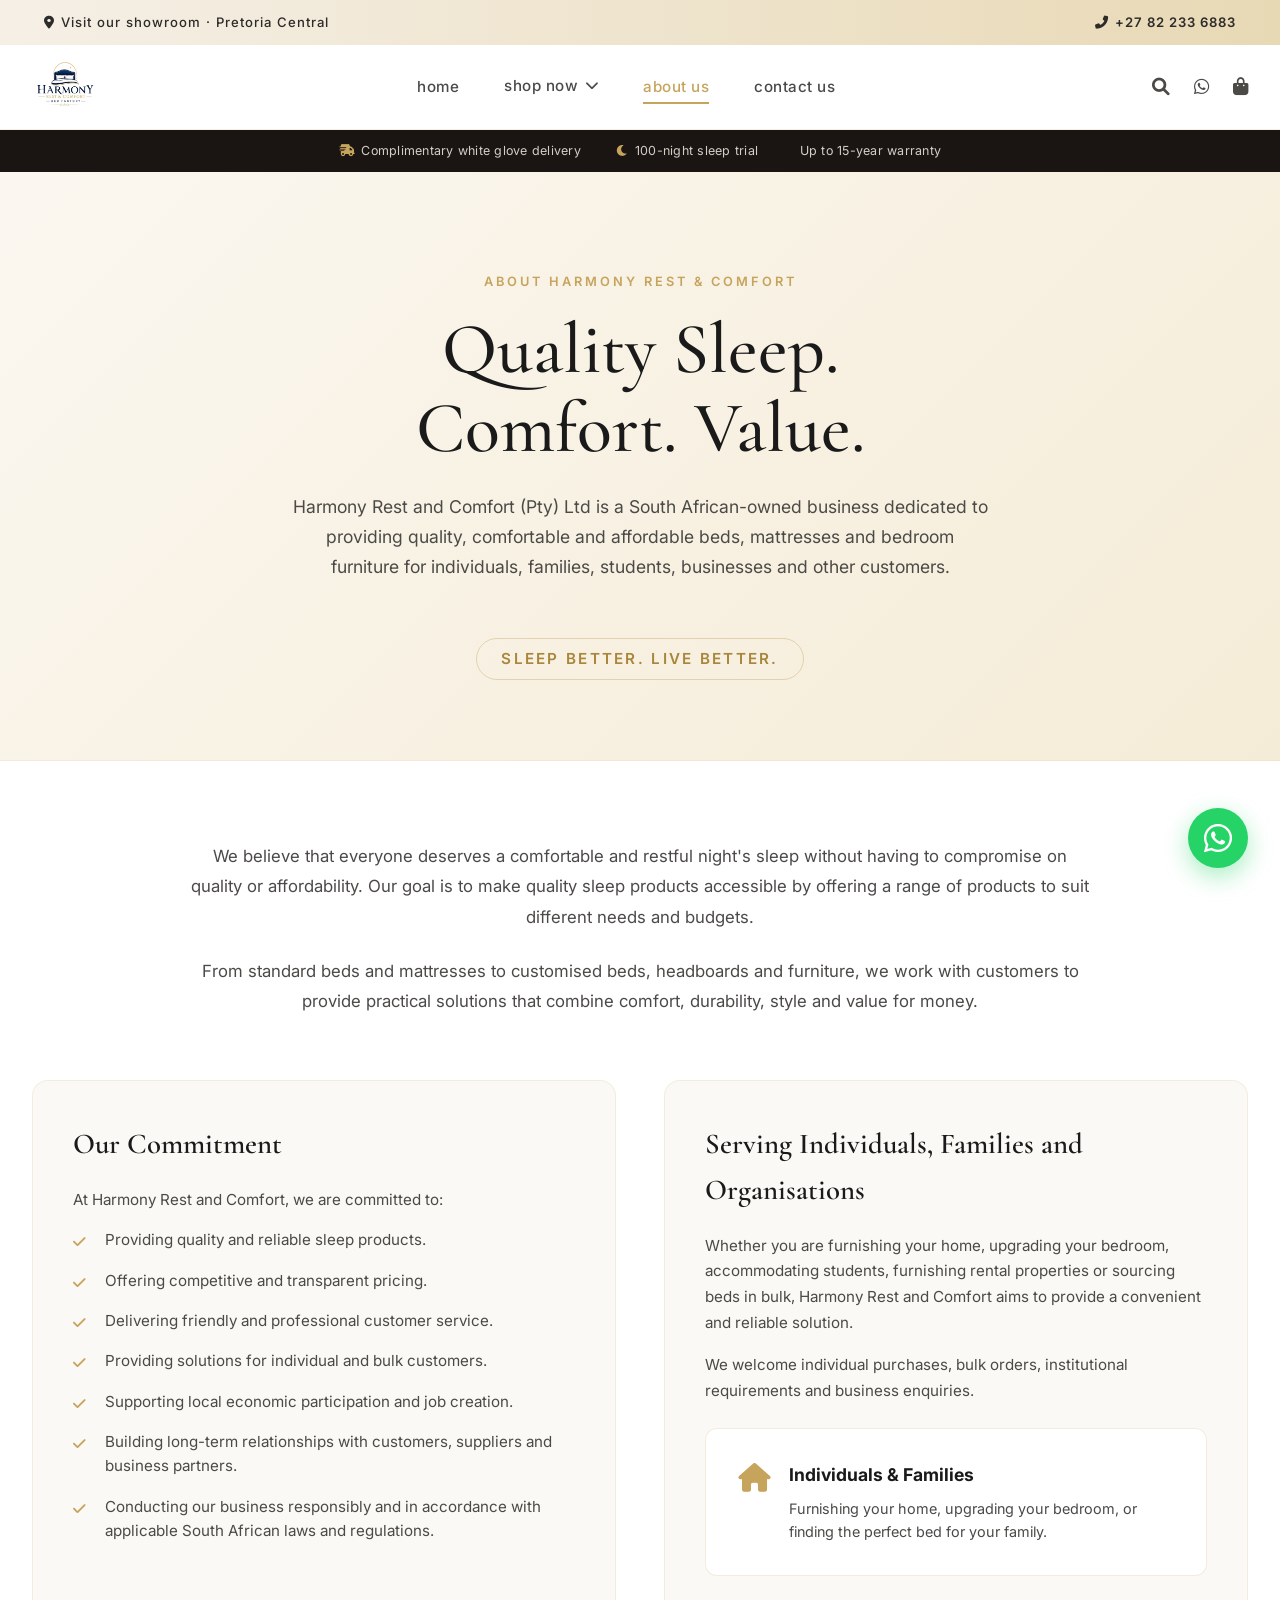
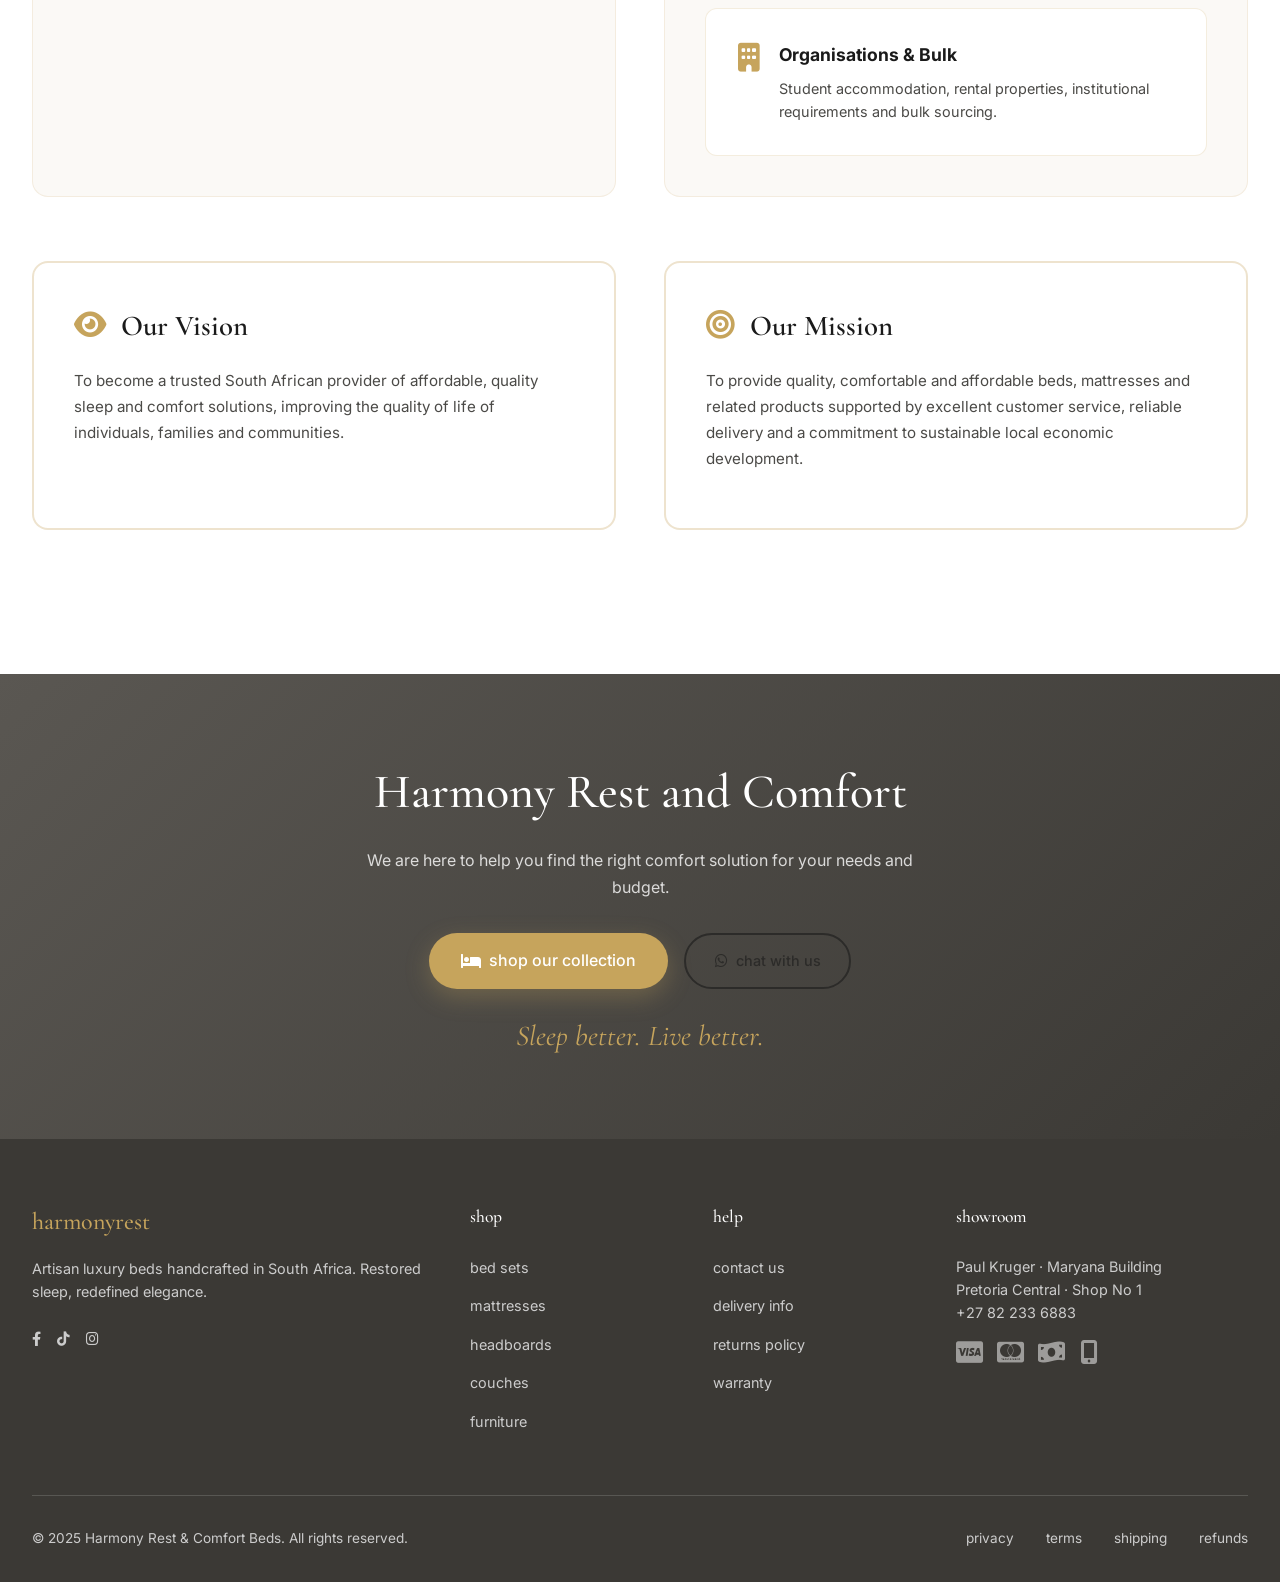
==== about.html @ 2c53acea "Add premium hero, responsive banner, and product updates - New banner.jpg and banner-mobile.jpg with" ====
<!DOCTYPE html>
<html lang="en">
<head>

  <link rel="icon" type="image/png" sizes="32x32" href="assets/favicon_io/favicon-32x32.png">
  <link rel="icon" type="image/png" sizes="16x16" href="assets/favicon_io/favicon-16x16.png">
  <link rel="apple-touch-icon" sizes="180x180" href="assets/favicon_io/apple-touch-icon.png">
  <link rel="manifest" href="assets/favicon_io/site.webmanifest">
  <meta name="theme-color" content="#C6A45C">

  <meta name="google-site-verification" content="8mqSP0ypPEWGCpImANigYRcEa9i1e_xzQrG6p4oRkgg" />

  <meta charset="UTF-8">
  <meta name="viewport" content="width=device-width, initial-scale=1.0">
  <meta name="description" content="About Harmony Rest & Comfort Beds — South African owned, dedicated to quality, comfortable and affordable beds, mattresses and bedroom furniture.">
  <title>About Us | Harmony Rest & Comfort Beds</title>

  <link href="https://fonts.googleapis.com/css2?family=Cormorant+Garamond:wght@300;400;500;600;700&family=Inter:wght@300;400;500;600;700&display=swap" rel="stylesheet">
  <link rel="stylesheet" href="https://cdnjs.cloudflare.com/ajax/libs/font-awesome/6.0.0-beta3/css/all.min.css">
  <link rel="stylesheet" href="assets/css/styles.css">

  <style>
    /* ============================================================
       NAVBAR STYLING (RESTORED FROM YOUR MASTER STYLESHEET)
       ============================================================ */
    header { position: relative; z-index: 9999; }
    .navbar { position: relative; overflow: visible; }
    .nav-item-dropdown { position: relative; }
    .nav-item-dropdown > a.dropdown-toggle {
      display: flex; align-items: center; gap: 0.5rem; cursor: pointer;
    }
    .nav-item-dropdown > a.dropdown-toggle .fa-chevron-down {
      font-size: 0.85rem; transition: transform 0.3s ease;
    }
    .nav-item-dropdown:hover > a.dropdown-toggle .fa-chevron-down {
      transform: rotate(180deg);
    }
    .dropdown-menu {
      position: absolute; top: 100%; left: 50%;
      transform: translateX(-50%) translateY(10px);
      min-width: 320px; background: #ffffff; border-radius: 14px;
      box-shadow: 0 20px 60px rgba(0, 0, 0, 0.15), 0 0 0 1px rgba(198, 164, 92, 0.12);
      padding: 0.8rem 0; opacity: 0; visibility: hidden;
      transition: all 0.3s cubic-bezier(0.4, 0, 0.2, 1);
      z-index: 10000; list-style: none; margin: 0; pointer-events: none;
    }
    .nav-item-dropdown:hover .dropdown-menu,
    .nav-item-dropdown.open .dropdown-menu {
      opacity: 1; visibility: visible;
      transform: translateX(-50%) translateY(0); pointer-events: auto;
    }
    .dropdown-menu li { margin: 0; padding: 0; }
    .dropdown-menu li a {
      display: block; padding: 0.85rem 1.8rem;
      font-family: 'Inter', sans-serif; font-size: 1.05rem;
      font-weight: 500; color: #1a1a2e; text-decoration: none;
      transition: all 0.22s ease; letter-spacing: 0.3px;
      border-left: 3px solid transparent; line-height: 1.4;
    }
    .dropdown-menu li a:hover {
      background: #faf7f0; color: #C6A45C;
      border-left-color: #C6A45C; padding-left: 2.1rem;
    }
    .dropdown-divider {
      height: 1px; background: rgba(198, 164, 92, 0.18);
      margin: 0.5rem 1.4rem; list-style: none;
    }
    @media (max-width: 992px) {
      .dropdown-menu {
        position: static; transform: none !important;
        opacity: 1 !important; visibility: visible !important;
        pointer-events: auto !important; box-shadow: none;
        background: rgba(255, 255, 255, 0.05); border-radius: 10px;
        margin: 0.4rem 0 0.6rem 0.8rem; padding: 0.4rem 0;
        min-width: 0; width: calc(100% - 1.6rem);
        display: none; border: 1px solid rgba(198, 164, 92, 0.15);
        max-height: 0; overflow: hidden;
        transition: max-height 0.4s ease, padding 0.3s ease;
      }
      .nav-item-dropdown.open .dropdown-menu {
        display: block; max-height: 800px; padding: 0.4rem 0;
      }
      .nav-item-dropdown > a.dropdown-toggle .fa-chevron-down {
        font-size: 1rem; margin-left: auto;
      }
      .nav-item-dropdown.open > a.dropdown-toggle .fa-chevron-down {
        transform: rotate(180deg);
      }
      .dropdown-menu li a {
        color: rgba(255, 255, 255, 0.92); font-size: 1rem;
        font-weight: 500; padding: 0.85rem 1.4rem;
        border-left: 3px solid transparent; letter-spacing: 0.3px;
      }
      .dropdown-menu li a:hover,
      .dropdown-menu li a:active {
        background: rgba(198, 164, 92, 0.15); color: #C6A45C;
        border-left-color: #C6A45C; padding-left: 1.7rem;
      }
      .dropdown-divider { background: rgba(255, 255, 255, 0.1); margin: 0.4rem 1rem; }
      .nav-links { z-index: 10001; }
      .nav-item-dropdown { width: 100%; }
    }
    @media (max-width: 480px) {
      .dropdown-menu li a { font-size: 0.98rem; padding: 0.8rem 1.2rem; }
    }

    /* ============================================================
       ABOUT PAGE SPECIFIC STYLES
       ============================================================ */
    .about-hero {
      background: linear-gradient(135deg, #FBF7F0 0%, #F5ECD7 100%);
      padding: 6rem 0 5rem;
      text-align: center;
      border-bottom: 1px solid rgba(198,164,92,0.15);
    }
    .about-hero .section-subtitle {
      font-size: 0.8rem;
      letter-spacing: 3px;
      text-transform: uppercase;
      color: #C6A45C;
      font-weight: 600;
    }
    .about-hero h1 {
      font-family: 'Cormorant Garamond', serif;
      font-size: clamp(2.8rem, 6vw, 4.5rem);
      font-weight: 500;
      color: #1a1a1a;
      margin: 1rem 0 1.5rem;
      line-height: 1.1;
    }
    .about-hero p {
      font-family: 'Inter', sans-serif;
      font-size: 1.1rem;
      color: #4B4A47;
      max-width: 700px;
      margin: 0 auto 2rem;
      line-height: 1.7;
    }
    .about-hero .hero-tagline {
      font-family: 'Inter', sans-serif;
      font-size: 0.95rem;
      font-weight: 600;
      letter-spacing: 0.15em;
      text-transform: uppercase;
      color: #A8863B;
      margin-top: 1.5rem;
      display: inline-block;
      padding: 0.5rem 1.5rem;
      border: 1px solid rgba(198,164,92,0.4);
      border-radius: 999px;
    }

    .about-content {
      padding: 5rem 0;
      background: #fff;
    }

    .about-intro {
      max-width: 900px;
      margin: 0 auto 4rem;
      text-align: center;
    }
    .about-intro p {
      font-family: 'Inter', sans-serif;
      font-size: 1.05rem;
      line-height: 1.8;
      color: #4B4A47;
      margin-bottom: 1.5rem;
    }

    .about-grid-2 {
      display: grid;
      grid-template-columns: 1fr 1fr;
      gap: 3rem;
      align-items: start;
      margin-bottom: 4rem;
    }

    .about-card {
      background: #FBF9F6;
      border-radius: 16px;
      padding: 2.5rem;
      border: 1px solid rgba(198,164,92,0.15);
      height: 100%;
    }
    .about-card h3 {
      font-family: 'Cormorant Garamond', serif;
      font-size: 1.8rem;
      font-weight: 600;
      color: #1a1a1a;
      margin-bottom: 1.2rem;
    }
    .about-card p {
      font-family: 'Inter', sans-serif;
      font-size: 0.95rem;
      line-height: 1.7;
      color: #4B4A47;
      margin-bottom: 1rem;
    }

    .commitment-list {
      list-style: none;
      padding: 0;
      margin: 0;
    }
    .commitment-list li {
      position: relative;
      padding-left: 2rem;
      margin-bottom: 1rem;
      font-family: 'Inter', sans-serif;
      font-size: 0.95rem;
      line-height: 1.6;
      color: #4B4A47;
    }
    .commitment-list li::before {
      content: '\f00c';
      font-family: 'Font Awesome 6 Free';
      font-weight: 900;
      position: absolute;
      left: 0;
      top: 2px;
      color: #C6A45C;
      font-size: 0.9rem;
    }

    .about-serve-section {
      background: #FBF9F6;
      padding: 5rem 0;
      border-top: 1px solid rgba(198,164,92,0.15);
      border-bottom: 1px solid rgba(198,164,92,0.15);
    }

    .about-serve-grid {
      display: grid;
      grid-template-columns: 1fr 1fr;
      gap: 2rem;
      margin-top: 2rem;
    }
    .about-serve-item {
      background: #fff;
      padding: 2rem;
      border-radius: 12px;
      border: 1px solid rgba(198,164,92,0.2);
      display: flex;
      gap: 1.2rem;
      align-items: flex-start;
    }
    .about-serve-item i {
      font-size: 1.8rem;
      color: #C6A45C;
      flex-shrink: 0;
      margin-top: 0.2rem;
    }
    .about-serve-item h4 {
      font-family: 'Inter', sans-serif;
      font-size: 1.1rem;
      font-weight: 700;
      color: #1a1a1a;
      margin-bottom: 0.5rem;
    }
    .about-serve-item p {
      font-family: 'Inter', sans-serif;
      font-size: 0.9rem;
      line-height: 1.6;
      color: #4B4A47;
      margin: 0;
    }

    .about-closing {
      padding: 5rem 0;
      background: linear-gradient(135deg, #5A5752 0%, #3B3935 100%);
      text-align: center;
      color: #fff;
    }
    .about-closing h2 {
      font-family: 'Cormorant Garamond', serif;
      font-size: clamp(2rem, 4vw, 3rem);
      font-weight: 500;
      margin-bottom: 1rem;
      color: #fff;
    }
    .about-closing p {
      font-family: 'Inter', sans-serif;
      font-size: 1rem;
      color: rgba(255,255,255,0.8);
      max-width: 600px;
      margin: 0 auto 2rem;
      line-height: 1.7;
    }
    .about-closing .closing-tagline {
      font-family: 'Cormorant Garamond', serif;
      font-size: 1.8rem;
      color: #C6A45C;
      font-style: italic;
      margin-top: 1.5rem;
    }

    @media (max-width: 900px) {
      .about-grid-2 { grid-template-columns: 1fr; gap: 2rem; }
      .about-serve-grid { grid-template-columns: 1fr; }
      .about-hero { padding: 4rem 0 3rem; }
      .about-content { padding: 3.5rem 0; }
      .about-serve-section { padding: 3.5rem 0; }
      .about-closing { padding: 3.5rem 0; }
      .about-card { padding: 1.8rem; }
    }
    @media (max-width: 520px) {
      .about-hero h1 { font-size: 2.2rem; }
      .about-hero p { font-size: 0.95rem; }
      .about-intro p { font-size: 0.95rem; }
      .about-card h3 { font-size: 1.5rem; }
      .about-serve-item { flex-direction: column; gap: 0.8rem; }
    }
  </style>
</head>
<body>

  <div class="scroll-progress" id="scrollProgress"></div>

  <div class="announcement-bar">
    <div class="container announcement-inner">
      <span><i class="fas fa-map-marker-alt"></i> Visit our showroom · Pretoria Central</span>
      <a href="tel:+27822336883" class="announcement-phone">
        <i class="fas fa-phone-alt"></i> +27 82 233 6883
      </a>
    </div>
  </div>

  <header>
    <div class="container">
      <nav class="navbar">
        <a href="index.html" class="logo">
          <img src="assets/image-logo.png" alt="Harmony Rest Logo" class="logo-img">
        </a>
        <button class="mobile-menu-btn" id="mobileMenuBtn"><i class="fas fa-bars"></i></button>
        <ul class="nav-links" id="navLinks">
          <li><a href="index.html">home</a></li>

          <!-- ===== SHOP NOW DROPDOWN — CORRECT URLs ===== -->
          <li class="nav-item-dropdown" id="shopDropdown">
            <a href="products.html" class="dropdown-toggle">
              shop now
              <i class="fas fa-chevron-down"></i>
            </a>
            <ul class="dropdown-menu">
              <li><a href="products.html?category=bed&filter=mattress">Mattresses</a></li>
              <li><a href="products.html?category=bed&filter=set">Bed Sets</a></li>
              <li><a href="products.html?category=bed&filter=base">Bed Bases</a></li>
              <li class="dropdown-divider"></li>
              <li><a href="products.html?category=bed&filter=standard-base">Standard Bases</a></li>
              <li><a href="products.html?category=bed&filter=storage-base">Storage Bases &amp; Combos</a></li>
              <li><a href="products.html?category=bed&filter=drawers">Base with Drawers</a></li>
              <li><a href="products.html?category=bed&filter=steel-base">Steel Bases</a></li>
              <li class="dropdown-divider"></li>
              <li><a href="products.html?category=bed&filter=topper">Mattress Toppers</a></li>
              <li><a href="products.html?category=furniture">Furniture</a></li>
              <li><a href="products.html?category=bed&filter=student">Student Accommodation</a></li>
              <li><a href="products.html?category=bed&filter=bunk">Bunk Beds</a></li>
              <li><a href="products.html?category=all&filter=promo">Promotions</a></li>
            </ul>
          </li>

          <li><a href="about.html" class="active">about us</a></li>
          <li><a href="index.html#categories">contact us</a></li>
          
        </ul>
        <div class="nav-icons">
          <a href="products.html" aria-label="Search"><i class="fas fa-search"></i></a>
          <a href="https://wa.me/27822336883" target="_blank" aria-label="WhatsApp"><i class="fab fa-whatsapp"></i></a>
          <a href="https://wa.me/27822336883?text=Hi%20Harmony%20Rest%2C%20I%27d%20like%20to%20place%20an%20order" target="_blank" aria-label="Order" class="nav-cart">
            <i class="fas fa-shopping-bag"></i>
          </a>
        </div>
      </nav>
    </div>
  </header>

  <div class="sub-bar">
    <div class="container">
      <span><i class="fas fa-truck-fast"></i> Complimentary white glove delivery</span>
      <span><i class="fas fa-moon"></i> 100-night sleep trial</span>
      <span><i class="fas fa-shield-halved"></i> Up to 15-year warranty</span>
    </div>
  </div>

  <main>

    <!-- ABOUT HERO -->
    <section class="about-hero">
      <div class="container">
        <span class="section-subtitle">about harmony rest &amp; comfort</span>
        <h1>Quality Sleep.<br>Comfort. Value.</h1>
        <p>Harmony Rest and Comfort (Pty) Ltd is a South African-owned business dedicated to providing quality, comfortable and affordable beds, mattresses and bedroom furniture for individuals, families, students, businesses and other customers.</p>
        <span class="hero-tagline">Sleep better. Live better.</span>
      </div>
    </section>

    <!-- ABOUT CONTENT -->
    <section class="about-content">
      <div class="container">

        <!-- INTRO -->
        <div class="about-intro">
          <p>We believe that everyone deserves a comfortable and restful night's sleep without having to compromise on quality or affordability. Our goal is to make quality sleep products accessible by offering a range of products to suit different needs and budgets.</p>
          <p>From standard beds and mattresses to customised beds, headboards and furniture, we work with customers to provide practical solutions that combine comfort, durability, style and value for money.</p>
        </div>

        <!-- OUR COMMITMENT & WHO WE SERVE -->
        <div class="about-grid-2">
          
          <!-- Commitment Card -->
          <div class="about-card">
            <h3>Our Commitment</h3>
            <p>At Harmony Rest and Comfort, we are committed to:</p>
            <ul class="commitment-list">
              <li>Providing quality and reliable sleep products.</li>
              <li>Offering competitive and transparent pricing.</li>
              <li>Delivering friendly and professional customer service.</li>
              <li>Providing solutions for individual and bulk customers.</li>
              <li>Supporting local economic participation and job creation.</li>
              <li>Building long-term relationships with customers, suppliers and business partners.</li>
              <li>Conducting our business responsibly and in accordance with applicable South African laws and regulations.</li>
            </ul>
          </div>

          <!-- Who We Serve Card -->
          <div class="about-card">
            <h3>Serving Individuals, Families and Organisations</h3>
            <p>Whether you are furnishing your home, upgrading your bedroom, accommodating students, furnishing rental properties or sourcing beds in bulk, Harmony Rest and Comfort aims to provide a convenient and reliable solution.</p>
            <p>We welcome individual purchases, bulk orders, institutional requirements and business enquiries.</p>
            <div class="about-serve-grid" style="grid-template-columns: 1fr; margin-top: 1.5rem;">
              <div class="about-serve-item">
                <i class="fas fa-home"></i>
                <div>
                  <h4>Individuals &amp; Families</h4>
                  <p>Furnishing your home, upgrading your bedroom, or finding the perfect bed for your family.</p>
                </div>
              </div>
              <div class="about-serve-item">
                <i class="fas fa-building"></i>
                <div>
                  <h4>Organisations &amp; Bulk</h4>
                  <p>Student accommodation, rental properties, institutional requirements and bulk sourcing.</p>
                </div>
              </div>
            </div>
          </div>

        </div>

        <!-- VISION & MISSION -->
        <div class="about-grid-2">
          
          <div class="about-card" style="background: #fff; border: 2px solid rgba(198,164,92,0.3);">
            <h3><i class="fas fa-eye" style="color: #C6A45C; margin-right: 0.5rem;"></i> Our Vision</h3>
            <p>To become a trusted South African provider of affordable, quality sleep and comfort solutions, improving the quality of life of individuals, families and communities.</p>
          </div>

          <div class="about-card" style="background: #fff; border: 2px solid rgba(198,164,92,0.3);">
            <h3><i class="fas fa-bullseye" style="color: #C6A45C; margin-right: 0.5rem;"></i> Our Mission</h3>
            <p>To provide quality, comfortable and affordable beds, mattresses and related products supported by excellent customer service, reliable delivery and a commitment to sustainable local economic development.</p>
          </div>

        </div>

      </div>
    </section>

    <!-- CLOSING CTA -->
    <section class="about-closing">
      <div class="container">
        <h2>Harmony Rest and Comfort</h2>
        <p>We are here to help you find the right comfort solution for your needs and budget.</p>
        <div class="showroom-actions" style="justify-content: center; display: flex; gap: 1rem; flex-wrap: wrap;">
          <a href="products.html" class="btn-primary"><i class="fas fa-bed"></i> shop our collection</a>
          <a href="https://wa.me/27822336883?text=Hi%20Harmony%20Rest%2C%20I%27d%20like%20to%20learn%20more%20about%20your%20products" target="_blank" class="btn-outline-dark"><i class="fab fa-whatsapp"></i> chat with us</a>
        </div>
        <div class="closing-tagline">Sleep better. Live better.</div>
      </div>
    </section>

  </main>

  <footer>
    <div class="container">
      <div class="footer-grid">
        <div class="footer-col">
          <div class="footer-logo"><span>harmony<span>rest</span></span></div>
          <p>Artisan luxury beds handcrafted in South Africa. Restored sleep, redefined elegance.</p>
          <div class="social-links">
            <a href="https://www.facebook.com/share/18oNGWFW1V/" target="_blank" aria-label="Facebook"><i class="fab fa-facebook-f"></i></a>
            <a href="https://www.tiktok.com/@harmony.restcomfo?_r=1&_t=ZS-96tmphqoLB4" target="_blank" aria-label="TikTok"><i class="fab fa-tiktok"></i></a>
            <a href="https://www.instagram.com/harmonyrestandcomfort?igsh=MW1oOHIyMjh3bnExdQ==" target="_blank" aria-label="Instagram"><i class="fab fa-instagram"></i></a>
          </div>
        </div>
        <div class="footer-col"><h4>shop</h4><ul><li><a href="products.html?category=bed&filter=set">bed sets</a></li><li><a href="products.html?category=bed&filter=mattress">mattresses</a></li><li><a href="products.html?category=headboard">headboards</a></li><li><a href="products.html?category=couch">couches</a></li><li><a href="products.html?category=furniture">furniture</a></li></ul></div>
        <div class="footer-col"><h4>help</h4><ul><li><a href="https://wa.me/27822336883">contact us</a></li><li><a href="https://wa.me/27822336883">delivery info</a></li><li><a href="https://wa.me/27822336883">returns policy</a></li><li><a href="https://wa.me/27822336883">warranty</a></li></ul></div>
        <div class="footer-col">
          <h4>showroom</h4>
          <p>Paul Kruger · Maryana Building<br>Pretoria Central · Shop No 1<br><a href="tel:+27822336883">+27 82 233 6883</a></p>
          <div class="payment-icons">
            <i class="fab fa-cc-visa" title="Visa"></i>
            <i class="fab fa-cc-mastercard" title="Mastercard"></i>
            <i class="fas fa-money-bill-wave" title="Cash on delivery"></i>
            <i class="fas fa-mobile-alt" title="EFT / Instant EFT"></i>
          </div>
        </div>
      </div>
      <div class="footer-bottom">
        <p>&copy; 2025 Harmony Rest &amp; Comfort Beds. All rights reserved.</p>
        <div class="footer-links">
          <a href="index.html#policies">privacy</a>
          <a href="index.html#policies">terms</a>
          <a href="index.html#policies">shipping</a>
          <a href="index.html#policies">refunds</a>
        </div>
      </div>
    </div>
  </footer>

  <a href="https://wa.me/27822336883?text=Hello%20Harmony%20Rest%2C%20I%20would%20like%20to%20inquire%20about%20your%20luxury%20beds." class="floating-whatsapp" target="_blank" aria-label="Chat on WhatsApp">
    <i class="fab fa-whatsapp"></i>
  </a>

  <a href="products.html" class="floating-promo" id="floatingPromo" aria-label="Summer sale — shop now">
    <span class="fp-pulse"></span>
    <span class="fp-text">
      <strong>Summer Sale</strong>
      <small>up to 30% off · shop now</small>
    </span>
    <i class="fas fa-arrow-right fp-arrow"></i>
  </a>

  <script>
    // --- SCROLL PROGRESS ---
    (function scrollProgress() {
      const bar = document.getElementById('scrollProgress');
      if (!bar) return;
      let ticking = false;
      const update = () => {
        const h = document.documentElement.scrollHeight - window.innerHeight;
        bar.style.width = (h > 0 ? Math.min((window.scrollY / h) * 100, 100) : 0) + '%';
        ticking = false;
      };
      window.addEventListener('scroll', () => {
        if (!ticking) { requestAnimationFrame(update); ticking = true; }
      }, { passive: true });
      update();
    })();

    // --- FLOATING PROMO ---
    (function floatingPromo() {
      const pill = document.getElementById('floatingPromo');
      if (!pill) return;
      if (sessionStorage.getItem('harmony_promo_dismissed')) return;
      setTimeout(() => pill.classList.add('visible'), 3000);
    })();

    // --- MOBILE MENU ---
    const mobileMenuBtn = document.getElementById('mobileMenuBtn');
    const navLinks = document.getElementById('navLinks');

    mobileMenuBtn.addEventListener('click', () => {
      navLinks.classList.toggle('active');
      const icon = mobileMenuBtn.querySelector('i');
      icon.classList.toggle('fa-bars');
      icon.classList.toggle('fa-times');
      if (!navLinks.classList.contains('active')) {
        document.getElementById('shopDropdown').classList.remove('open');
      }
    });

    // --- DROPDOWN TOGGLE ---
    (function dropdownToggle() {
      const shopItem = document.getElementById('shopDropdown');
      if (!shopItem) return;
      const toggleLink = shopItem.querySelector('.dropdown-toggle');
      toggleLink.addEventListener('click', function(e) {
        if (window.innerWidth <= 992) {
          e.preventDefault();
          e.stopPropagation();
          document.querySelectorAll('.nav-item-dropdown.open').forEach(item => {
            if (item !== shopItem) item.classList.remove('open');
          });
          shopItem.classList.toggle('open');
        }
      });
      document.addEventListener('click', function(e) {
        if (window.innerWidth <= 992) {
          if (!shopItem.contains(e.target)) shopItem.classList.remove('open');
        }
      });
      shopItem.querySelectorAll('.dropdown-menu a').forEach(link => {
        link.addEventListener('click', () => {
          if (window.innerWidth <= 992) {
            shopItem.classList.remove('open');
            navLinks.classList.remove('active');
            const icon = mobileMenuBtn.querySelector('i');
            icon.classList.add('fa-bars');
            icon.classList.remove('fa-times');
          }
        });
      });
      let resizeTimer;
      window.addEventListener('resize', () => {
        clearTimeout(resizeTimer);
        resizeTimer = setTimeout(() => {
          if (window.innerWidth > 992) shopItem.classList.remove('open');
        }, 200);
      });
    })();
  </script>
</body>
</html>
---- assets/css/styles.css ----
/* ============================================================
   HARMONY REST & COMFORT BEDS — MASTER STYLESHEET
   Version 3.2 — Sticky filter bar + search fix + sub-chip filter
   ============================================================ */

/* ============================================================
   1. VARIABLES
   ============================================================ */
:root {
  --gold: #C6A45C;
  --gold-light: #E8D9B5;
  --gold-dark: #A8863B;
  --charcoal: #4B4A47;
  --charcoal-light: #7A7875;
  --cream: #FBF9F6;
  --soft-white: #FDFCFB;
  --white: #FFFFFF;
  --black: #2C2B29;

  --shadow-sm: 0 8px 25px rgba(0,0,0,0.04);
  --shadow-md: 0 12px 35px rgba(0,0,0,0.06);
  --shadow-lg: 0 25px 50px rgba(0,0,0,0.08);

  --transition: all 0.4s cubic-bezier(0.2, 0.8, 0.2, 1);

  /* Header + sticky offsets */
  --header-height: 72px;
  --announcement-height: 40px;
  --sticky-offset: 72px; /* header height only — filter bar sticks right beneath */
  --sticky-offset-mobile: 62px;

  --font-heading: 'Cormorant Garamond', serif;
  --font-body: 'Inter', sans-serif;
}

/* ============================================================
   2. RESET + BASE
   ============================================================ */
* {
  margin: 0;
  padding: 0;
  box-sizing: border-box;
}

html {
  scroll-behavior: smooth;
  -webkit-text-size-adjust: 100%;
}

body {
  font-family: var(--font-body);
  color: var(--charcoal);
  background: var(--soft-white);
  line-height: 1.6;
  overflow-x: hidden;
  font-size: 16px;
}

h1, h2, h3, h4, .logo-text, .footer-logo {
  font-family: var(--font-heading);
  font-weight: 500;
}

img {
  max-width: 100%;
  display: block;
}

button, .btn-primary, .btn-outline, .btn-card, .btn-whatsapp, .filter-btn,
.size-chip, .view-btn, .filters-btn, .quick-view-btn, .fav-btn {
  -webkit-user-select: none;
  user-select: none;
  -webkit-tap-highlight-color: transparent;
}

button:focus-visible,
a:focus-visible,
input:focus-visible,
select:focus-visible,
textarea:focus-visible {
  outline: 2px solid var(--gold);
  outline-offset: 3px;
}

.container {
  max-width: 1300px;
  margin: 0 auto;
  padding: 0 2rem;
}

/* ============================================================
   3. ANNOUNCEMENT BAR
   ============================================================ */
.announcement-bar {
  background: linear-gradient(90deg, #F5EFE6, #E8D9B5);
  color: var(--black);
  text-align: center;
  padding: 0.75rem;
  font-size: 0.85rem;
  letter-spacing: 1px;
  font-weight: 500;
}

.announcement-inner {
  display: flex;
  align-items: center;
  justify-content: space-between;
  gap: 1rem;
  flex-wrap: wrap;
}
.announcement-bar span,
.announcement-phone {
  display: inline-flex;
  align-items: center;
  gap: 0.4rem;
  font-size: 0.82rem;
}
.announcement-phone {
  color: var(--black);
  text-decoration: none;
  font-weight: 600;
}
.announcement-phone:hover { color: var(--gold-dark); }

@media (max-width: 640px) {
  .announcement-bar {
    font-size: 0.72rem;
    padding: 0.6rem 1rem;
    letter-spacing: 0.5px;
  }
  .announcement-inner { justify-content: center; }
  .announcement-bar span:first-child { display: none; }
}

/* ============================================================
   4. HEADER + NAV
   ============================================================ */
header {
  background: rgba(255,255,255,0.94);
  backdrop-filter: blur(14px);
  position: sticky;
  top: 0;
  z-index: 1000;
  border-bottom: 1px solid rgba(198,164,92,0.18);
}

.navbar {
  display: flex;
  justify-content: space-between;
  align-items: center;
  padding: 0.9rem 0;
}

.logo {
  display: flex;
  align-items: center;
  gap: 0.8rem;
  text-decoration: none;
}

.logo-img {
  height: 55px;
  width: auto;
  transition: transform 0.3s ease;
}
.logo:hover .logo-img { transform: scale(1.05); }

.logo-text {
  font-size: 1.6rem;
  letter-spacing: 2px;
  color: var(--charcoal);
}
.logo-text span {
  color: var(--gold);
  font-weight: 600;
}

.nav-links {
  display: flex;
  gap: 2.8rem;
  list-style: none;
}
.nav-links a {
  text-decoration: none;
  color: var(--charcoal);
  font-weight: 500;
  font-size: 0.95rem;
  letter-spacing: 0.5px;
  transition: var(--transition);
  position: relative;
}
.nav-links a:hover,
.nav-links a.active { color: var(--gold); }
.nav-links a.active::after {
  content: '';
  position: absolute;
  bottom: -8px;
  left: 0;
  width: 100%;
  height: 2px;
  background: var(--gold);
}

.nav-icons {
  display: flex;
  gap: 1.5rem;
  align-items: center;
}
.nav-icons a {
  color: var(--charcoal);
  font-size: 1.1rem;
  transition: var(--transition);
  position: relative;
}
.nav-icons a:hover { color: var(--gold); }

.mobile-menu-btn {
  display: none;
  background: none;
  border: none;
  font-size: 1.6rem;
  cursor: pointer;
  color: var(--charcoal);
}

@media (max-width: 968px) {
  .logo-img { height: 42px; }
  .nav-links, .nav-icons { display: none; }
  .mobile-menu-btn { display: block; }

  .nav-links.active {
    display: flex;
    flex-direction: column;
    position: fixed;
    top: 0;
    right: 0;
    width: 70%;
    max-width: 320px;
    height: 100vh;
    background: white;
    padding: 6rem 2rem;
    box-shadow: -5px 0 25px rgba(0,0,0,0.1);
    z-index: 999;
    gap: 1.8rem;
  }
}

/* ============================================================
   5. SUB-BAR
   ============================================================ */
.sub-bar {
  background: #1a1512;
  color: rgba(245,239,230,0.85);
  padding: 0.7rem 0;
  font-size: 0.78rem;
}
.sub-bar .container {
  display: flex;
  align-items: center;
  justify-content: center;
  gap: 2.2rem;
  flex-wrap: wrap;
}
.sub-bar span {
  display: inline-flex;
  align-items: center;
  gap: 0.4rem;
  font-family: 'Inter', sans-serif;
  letter-spacing: 0.02em;
}
.sub-bar i { color: #C6A45C; }

@media (max-width: 768px) {
  .sub-bar { font-size: 0.68rem; padding: 0.55rem 0; }
  .sub-bar .container { gap: 0.9rem; }
  .sub-bar span:nth-child(3) { display: none; }
}

/* ============================================================
   6. BUTTONS (SHARED)
   ============================================================ */
.btn-primary,
.btn-outline,
.btn-card,
.btn-whatsapp,
.btn-mini,
.btn-small {
  display: inline-flex;
  align-items: center;
  justify-content: center;
  gap: 0.5rem;
  font-family: inherit;
  font-weight: 500;
  border-radius: 999px;
  text-decoration: none;
  cursor: pointer;
  transition: var(--transition);
  border: none;
}

.btn-primary {
  background: var(--gold);
  color: white;
  padding: 0.9rem 2rem;
  box-shadow: 0 8px 25px rgba(198, 164, 92, 0.3);
}
.btn-primary:hover {
  background: var(--gold-dark);
  transform: translateY(-3px);
  box-shadow: 0 12px 35px rgba(198, 164, 92, 0.4);
}

.btn-outline {
  border: 2px solid var(--gold);
  color: var(--gold-dark);
  background: transparent;
  padding: 0.9rem 2rem;
}
.btn-outline:hover {
  background: var(--gold);
  color: white;
  border-color: var(--gold);
}

.btn-outline-dark {
  display: inline-flex;
  align-items: center;
  justify-content: center;
  gap: 0.5rem;
  border: 2px solid #2C2B29;
  color: #2C2B29;
  background: transparent;
  padding: 0.9rem 1.8rem;
  border-radius: 999px;
  font-weight: 500;
  font-size: 0.9rem;
  text-decoration: none;
  cursor: pointer;
  transition: var(--transition);
  font-family: inherit;
}
.btn-outline-dark:hover {
  background: #2C2B29;
  color: white;
}

.btn-card {
  background: var(--charcoal);
  color: white;
  padding: 0.65rem 1.2rem;
  font-size: 0.85rem;
}
.btn-card:hover {
  background: var(--gold);
  transform: translateY(-2px);
}

.btn-whatsapp {
  background: #25D366;
  color: white;
  padding: 0.65rem 1.2rem;
  font-size: 0.85rem;
}
.btn-whatsapp:hover {
  background: #1da851;
  transform: translateY(-2px);
}

.btn-glow {
  position: relative;
  box-shadow: 0 10px 40px -10px rgba(198,164,92,0.55);
}
.btn-glow::after {
  content: '';
  position: absolute;
  inset: -2px;
  border-radius: inherit;
  background: linear-gradient(120deg, #C6A45C, #f0d68a, #C6A45C);
  opacity: 0;
  z-index: -1;
  filter: blur(14px);
  transition: opacity 0.4s;
}
.btn-glow:hover::after { opacity: 0.9; }

/* ============================================================
   7. SECTION HEADERS
   ============================================================ */
.section-header {
  text-align: center;
  margin-bottom: 4rem;
}

.section-subtitle {
  font-size: 0.8rem;
  letter-spacing: 3px;
  text-transform: uppercase;
  color: var(--gold);
  font-weight: 600;
}

.section-header h2 {
  font-size: 2.8rem;
  margin-top: 0.5rem;
  position: relative;
  display: inline-block;
}
.section-header h2::after {
  content: '';
  position: absolute;
  bottom: -12px;
  left: 50%;
  transform: translateX(-50%);
  width: 60px;
  height: 2px;
  background: var(--gold);
}
.section-header p {
  color: var(--charcoal-light);
  max-width: 600px;
  margin: 1.5rem auto 0;
}

.section-header-left {
  display: flex;
  align-items: flex-end;
  justify-content: space-between;
  gap: 1.5rem;
  margin-bottom: 2.5rem;
  flex-wrap: wrap;
}
.section-header-left h2 {
  font-family: 'Cormorant Garamond', serif;
  font-size: clamp(1.8rem, 4vw, 2.6rem);
  font-weight: 500;
  color: #2C2B29;
  margin: 0.3rem 0 0.4rem;
}
.section-header-left p {
  font-size: 0.9rem;
  color: #7A7875;
}

.view-all-link {
  font-family: 'Inter', sans-serif;
  font-size: 0.78rem;
  letter-spacing: 0.18em;
  text-transform: uppercase;
  color: #2C2B29;
  text-decoration: none;
  border-bottom: 1px solid #C6A45C;
  padding-bottom: 3px;
  font-weight: 500;
  transition: color 0.3s, border-color 0.3s;
  white-space: nowrap;
}
.view-all-link:hover { color: #C6A45C; }

@media (max-width: 768px) {
  .section-header h2 { font-size: 2rem; }
  .section-header { margin-bottom: 2.5rem; }
}

/* ============================================================
   8. CRAFTSMANSHIP
   ============================================================ */
.craftsmanship {
  padding: 6rem 0;
  background: var(--cream);
}
.craft-grid {
  display: grid;
  grid-template-columns: 1fr 1fr;
  gap: 4rem;
  align-items: center;
}
.craft-text h2 {
  font-size: 2.8rem;
  margin: 1rem 0 1.5rem;
}
.craft-features {
  display: flex;
  gap: 2rem;
  margin: 2rem 0;
  flex-wrap: wrap;
}
.craft-feature {
  display: flex;
  gap: 1rem;
  align-items: center;
}
.craft-feature i {
  font-size: 2rem;
  color: var(--gold);
}
.craft-feature h4 {
  font-size: 1.1rem;
  margin-bottom: 0.2rem;
}
.craft-feature p {
  font-size: 0.85rem;
  color: #666;
}
.craft-image {
  position: relative;
  border-radius: 12px;
  overflow: hidden;
}
.craft-image img {
  width: 100%;
  height: auto;
  display: block;
}
.craft-badge {
  position: absolute;
  bottom: 2rem;
  right: 2rem;
  background: var(--gold);
  color: white;
  padding: 0.8rem 1.2rem;
  border-radius: 40px;
  display: flex;
  align-items: center;
  gap: 0.5rem;
  font-weight: 600;
}

@media (max-width: 968px) {
  .craft-grid { grid-template-columns: 1fr; gap: 2.5rem; }
  .craft-text h2 { font-size: 2rem; }
  .craftsmanship { padding: 4rem 0; }
}

/* ============================================================
   9. TESTIMONIALS
   ============================================================ */
.testimonials {
  padding: 6rem 0;
  background: var(--white);
}
.testimonial-grid {
  display: grid;
  grid-template-columns: repeat(3, 1fr);
  gap: 2rem;
}
.testimonial-card {
  background: var(--cream);
  padding: 2rem;
  border-radius: 10px;
  transition: var(--transition);
}
.testimonial-card:hover {
  transform: translateY(-5px);
  box-shadow: var(--shadow-md);
}
.testimonial-card i {
  font-size: 2rem;
  color: var(--gold-light);
  margin-bottom: 1rem;
}
.testimonial-card p {
  font-size: 1rem;
  line-height: 1.7;
  margin-bottom: 1.5rem;
  font-style: italic;
}
.testimonial-author strong {
  display: block;
  font-weight: 600;
}
.testimonial-author span {
  font-size: 0.8rem;
  color: #666;
}
.stars {
  color: var(--gold);
  margin-top: 0.5rem;
  font-size: 0.8rem;
}

@media (max-width: 968px) {
  .testimonial-grid { grid-template-columns: 1fr; }
  .testimonials { padding: 4rem 0; }
}

/* ============================================================
   10. NEWSLETTER
   ============================================================ */
.newsletter {
  background: linear-gradient(135deg, #5A5752 0%, #3B3935 100%);
  padding: 5rem 0;
  text-align: center;
  color: white;
}
.newsletter-content {
  max-width: 600px;
  margin: 0 auto;
}
.newsletter h2 {
  color: white;
  font-size: 2.2rem;
  margin-bottom: 1rem;
}
.newsletter p {
  color: rgba(255,255,255,0.75);
}
.newsletter-small {
  font-size: 0.75rem;
  color: rgba(255,255,255,0.5);
  margin-top: 0.8rem;
}
.newsletter-form {
  display: flex;
  gap: 1rem;
  margin-top: 2rem;
}
.newsletter-form input {
  flex: 1;
  padding: 1rem 1.5rem;
  border: none;
  font-family: inherit;
  font-size: 1rem;
  border-radius: 6px;
}
.newsletter-form button {
  padding: 1rem 2rem;
  background: var(--gold);
  border: none;
  color: white;
  font-weight: 600;
  cursor: pointer;
  transition: var(--transition);
  border-radius: 6px;
  font-family: inherit;
  font-size: 1rem;
}
.newsletter-form button:hover {
  background: var(--gold-dark);
  transform: translateY(-2px);
}

@media (max-width: 768px) {
  .newsletter { padding: 3.5rem 0; }
  .newsletter h2 { font-size: 1.6rem; }
  .newsletter-form { flex-direction: column; }
}

/* ============================================================
   11. FOOTER
   ============================================================ */
footer {
  background: #3B3935;
  color: #ccc;
  padding: 4rem 0 2rem;
}
.footer-grid {
  display: grid;
  grid-template-columns: 2fr 1fr 1fr 1.5fr;
  gap: 3rem;
  margin-bottom: 3rem;
}
.footer-logo {
  display: flex;
  align-items: center;
  gap: 0.8rem;
  margin-bottom: 1rem;
  font-size: 1.5rem;
  color: white;
}
.footer-logo span { color: var(--gold); }
.footer-col p {
  margin: 1rem 0;
  font-size: 0.9rem;
  line-height: 1.6;
}
.social-links {
  display: flex;
  gap: 1rem;
  margin-top: 1.5rem;
}
.social-links a {
  color: #ccc;
  font-size: 1.3rem;
  transition: var(--transition);
}
.social-links a:hover { color: var(--gold); }
.footer-col h4 {
  color: white;
  margin-bottom: 1.5rem;
  font-size: 1.1rem;
}
.footer-col ul { list-style: none; }
.footer-col li { margin-bottom: 0.8rem; }
.footer-col a {
  color: #ccc;
  text-decoration: none;
  transition: var(--transition);
  font-size: 0.9rem;
}
.footer-col a:hover { color: var(--gold); }

.footer-bottom {
  display: flex;
  justify-content: space-between;
  align-items: center;
  padding-top: 2rem;
  border-top: 1px solid rgba(255,255,255,0.15);
  font-size: 0.85rem;
  flex-wrap: wrap;
  gap: 1rem;
}
.footer-links {
  display: flex;
  gap: 2rem;
  flex-wrap: wrap;
}
.footer-links a {
  color: #ccc;
  text-decoration: none;
}

.payment-icons {
  display: flex;
  gap: 0.9rem;
  margin-top: 1rem;
  font-size: 1.5rem;
  color: rgba(255,255,255,0.5);
  flex-wrap: wrap;
}
.payment-icons i:hover { color: var(--gold); transition: color 0.3s; }

@media (max-width: 968px) {
  .footer-grid { grid-template-columns: 1fr; gap: 2rem; }
  .footer-bottom { flex-direction: column; text-align: center; }
}

/* ============================================================
   12. HERO BANNER
   ============================================================ */
.hero-banner {
  position: relative;
  width: 100%;
  background: #0e0c0a;
  overflow: hidden;
}

.hero-banner-link {
  position: relative;
  display: block;
  text-decoration: none;
  line-height: 0;
}

.hero-banner-img {
  display: block;
  width: 100%;
  height: auto;
  object-fit: cover;
  object-position: center;
  transition: transform 0.8s cubic-bezier(0.2, 0.8, 0.2, 1);
  will-change: transform;
}

.hero-banner-link:hover .hero-banner-img { transform: scale(1.02); }

.hero-banner-cta {
  position: absolute;
  bottom: 6%;
  right: 4%;
  font-family: 'Inter', sans-serif;
  font-size: 0.78rem;
  letter-spacing: 0.22em;
  text-transform: uppercase;
  color: #0e0c0a;
  background: linear-gradient(120deg, #C6A45C, #f0d68a);
  padding: 0.85rem 1.6rem;
  border-radius: 999px;
  box-shadow: 0 12px 40px -10px rgba(198,164,92,0.7);
  opacity: 0;
  transform: translateY(10px);
  transition: opacity 0.4s, transform 0.4s;
}
.hero-banner-link:hover .hero-banner-cta {
  opacity: 1;
  transform: translateY(0);
}

@media (max-width: 1200px) {
  .hero-banner-img { object-position: center 40%; }
}
@media (max-width: 768px) {
  .hero-banner-img {
    max-height: 78vh;
    object-position: center top;
  }
  .hero-banner-cta {
    opacity: 1;
    transform: none;
    font-size: 0.68rem;
    padding: 0.7rem 1.2rem;
    bottom: 4%;
    right: 4%;
  }
}
@media (max-width: 420px) {
  .hero-banner-cta {
    font-size: 0.6rem;
    letter-spacing: 0.18em;
    padding: 0.6rem 1rem;
    bottom: 3%;
    right: 3%;
  }
}

/* ---------- Hero banner particles ---------- */
.hb-particles {
  position: absolute;
  inset: 0;
  z-index: 2;
  pointer-events: none;
  overflow: hidden;
}
.hb-particle {
  position: absolute;
  border-radius: 50%;
  background: radial-gradient(circle, rgba(255, 220, 140, 0.9), rgba(198,164,92,0));
  animation: hbParticleFloat linear infinite;
  opacity: 0;
}
@keyframes hbParticleFloat {
  0%   { transform: translate(0, 0) scale(0.5); opacity: 0; }
  15%  { opacity: 0.85; }
  85%  { opacity: 0.85; }
  100% { transform: translate(40px, -160px) scale(1.2); opacity: 0; }
}

/* ============================================================
   13. HOMEPAGE STATS + COUNTDOWN STRIP
   ============================================================ */
.home-stats-strip {
  background: linear-gradient(120deg, #1a1512, #0e0c0a);
  color: #f5efe6;
  padding: 1.6rem 0;
  border-bottom: 1px solid rgba(198,164,92,0.2);
  position: relative;
  overflow: hidden;
}
.home-stats-strip::before {
  content: '';
  position: absolute;
  inset: 0;
  background: radial-gradient(circle at 20% 50%, rgba(198,164,92,0.12), transparent 60%),
              radial-gradient(circle at 80% 50%, rgba(198,164,92,0.08), transparent 60%);
  pointer-events: none;
}

.hs-inner {
  display: flex;
  align-items: center;
  justify-content: center;
  gap: 2.4rem;
  flex-wrap: wrap;
  position: relative;
  z-index: 1;
}
.hs-countdown {
  display: flex;
  align-items: center;
  gap: 1rem;
}
.hs-cd-label {
  font-family: 'Inter', sans-serif;
  font-size: 0.75rem;
  letter-spacing: 0.18em;
  text-transform: uppercase;
  color: rgba(245,239,230,0.7);
  display: inline-flex;
  align-items: center;
  gap: 0.5rem;
}
.hs-cd-label i { color: #C6A45C; }
.hs-cd-cells {
  display: flex;
  align-items: center;
  gap: 0.35rem;
}
.hs-cd-cell {
  min-width: 52px;
  text-align: center;
  background: rgba(198,164,92,0.1);
  border: 1px solid rgba(198,164,92,0.3);
  border-radius: 8px;
  padding: 0.4rem 0.5rem;
}
.hs-cd-cell span {
  display: block;
  font-family: 'Cormorant Garamond', serif;
  font-size: 1.35rem;
  color: #C6A45C;
  line-height: 1;
  font-weight: 600;
}
.hs-cd-cell small {
  display: block;
  font-family: 'Inter', sans-serif;
  font-size: 0.55rem;
  letter-spacing: 0.2em;
  text-transform: uppercase;
  color: rgba(245,239,230,0.5);
  margin-top: 0.25rem;
}
.hs-cd-sep {
  font-family: 'Cormorant Garamond', serif;
  font-size: 1.2rem;
  color: rgba(198,164,92,0.5);
  align-self: center;
  margin-top: -6px;
}
.hs-divider {
  width: 1px;
  height: 44px;
  background: rgba(198,164,92,0.25);
}
.hs-stats {
  display: flex;
  align-items: center;
  gap: 2rem;
  flex-wrap: wrap;
}
.hs-stat { display: flex; flex-direction: column; align-items: center; }
.hs-stat-num {
  font-family: 'Cormorant Garamond', serif;
  font-size: 1.6rem;
  color: #C6A45C;
  font-weight: 600;
  line-height: 1;
}
.hs-stat-label {
  font-family: 'Inter', sans-serif;
  font-size: 0.6rem;
  letter-spacing: 0.2em;
  text-transform: uppercase;
  color: rgba(245,239,230,0.55);
  margin-top: 0.35rem;
  text-align: center;
  white-space: nowrap;
}

@media (max-width: 900px) {
  .hs-inner { gap: 1.4rem; }
  .hs-divider { display: none; }
  .hs-countdown { flex-wrap: wrap; justify-content: center; }
  .hs-stats { gap: 1.2rem; justify-content: center; }
  .hs-stat-num { font-size: 1.35rem; }
}
@media (max-width: 520px) {
  .home-stats-strip { padding: 1.2rem 0; }
  .hs-cd-cell { min-width: 42px; padding: 0.35rem 0.35rem; }
  .hs-cd-cell span { font-size: 1.05rem; }
  .hs-cd-cell small { font-size: 0.5rem; }
  .hs-stat-num { font-size: 1.2rem; }
  .hs-stat-label { font-size: 0.55rem; }
}

/* ============================================================
   14. HOMEPAGE SHOWCASE CARDS
   ============================================================ */
.showcase-promo-grid {
  display: grid;
  grid-template-columns: repeat(4, 1fr);
  gap: 1.6rem;
}
.showcase-promo-card {
  display: block;
  text-decoration: none;
  color: inherit;
  background: white;
  border-radius: 16px;
  overflow: hidden;
  box-shadow: 0 4px 18px rgba(0,0,0,0.04);
  transition: all 0.5s cubic-bezier(0.2, 0.8, 0.2, 1);
  border: 1px solid rgba(198,164,92,0.1);
  position: relative;
}
.showcase-promo-card:hover {
  transform: translateY(-8px);
  box-shadow: 0 30px 60px -25px rgba(0,0,0,0.2);
  border-color: rgba(198,164,92,0.4);
}
.showcase-promo-image {
  position: relative;
  aspect-ratio: 4 / 5;
  overflow: hidden;
  background: #f0ebe3;
}
.showcase-promo-image img {
  width: 100%; height: 100%;
  object-fit: cover;
  transition: transform 0.9s cubic-bezier(0.2, 0.8, 0.2, 1);
}
.showcase-promo-card:hover .showcase-promo-image img { transform: scale(1.08); }

.showcase-promo-badge {
  position: absolute;
  top: 1rem;
  left: 1rem;
  background: linear-gradient(120deg, #C6A45C, #f0d68a);
  color: #0e0c0a;
  font-family: 'Inter', sans-serif;
  font-size: 0.65rem;
  font-weight: 700;
  letter-spacing: 0.18em;
  text-transform: uppercase;
  padding: 0.45rem 0.85rem;
  border-radius: 999px;
  box-shadow: 0 6px 18px -6px rgba(198,164,92,0.8);
  z-index: 2;
}

.showcase-promo-overlay {
  position: absolute;
  inset: 0;
  background: linear-gradient(to top, rgba(14,12,10,0.85), transparent 55%);
  opacity: 0;
  transition: opacity 0.4s ease;
  display: flex;
  align-items: flex-end;
  justify-content: center;
  padding: 1.4rem;
  z-index: 2;
}
.showcase-promo-card:hover .showcase-promo-overlay { opacity: 1; }

.showcase-promo-cta {
  display: inline-flex;
  align-items: center;
  gap: 0.5rem;
  font-family: 'Inter', sans-serif;
  font-size: 0.72rem;
  letter-spacing: 0.2em;
  text-transform: uppercase;
  color: #f5efe6;
  background: rgba(20,16,12,0.7);
  backdrop-filter: blur(10px);
  border: 1px solid rgba(198,164,92,0.5);
  padding: 0.65rem 1.1rem;
  border-radius: 999px;
  transform: translateY(10px);
  transition: transform 0.4s ease, background 0.3s;
}
.showcase-promo-card:hover .showcase-promo-cta { transform: translateY(0); }
.showcase-promo-cta:hover { background: #C6A45C; color: #0e0c0a; }

.showcase-promo-body { padding: 1.2rem 1.3rem 1.4rem; }
.showcase-promo-tag {
  display: inline-block;
  font-family: 'Inter', sans-serif;
  font-size: 0.62rem;
  letter-spacing: 0.22em;
  text-transform: uppercase;
  color: #C6A45C;
  font-weight: 600;
  margin-bottom: 0.3rem;
}
.showcase-promo-body h3 {
  font-family: 'Cormorant Garamond', serif;
  font-size: 1.35rem;
  font-weight: 500;
  color: #2C2B29;
  line-height: 1.2;
  margin-bottom: 0.35rem;
}
.showcase-promo-body p {
  font-family: 'Inter', sans-serif;
  font-size: 0.8rem;
  color: #7A7875;
  line-height: 1.5;
  letter-spacing: 0.01em;
}

@media (max-width: 1024px) {
  .showcase-promo-grid { grid-template-columns: repeat(2, 1fr); gap: 1.2rem; }
}
@media (max-width: 520px) {
  .showcase-promo-grid { grid-template-columns: 1fr; gap: 1rem; }
  .showcase-promo-image { aspect-ratio: 4 / 3; }
  .showcase-promo-body h3 { font-size: 1.2rem; }
}

@media (hover: none) {
  .showcase-promo-overlay { opacity: 1; }
  .showcase-promo-cta { transform: translateY(0); }
}

/* ============================================================
   15. HOMEPAGE SECTIONS
   ============================================================ */
.specials-section {
  padding: 5rem 0;
  background: #FBF9F6;
}
.category-section {
  padding: 5rem 0;
  background: white;
}
.bestsellers {
  padding: 5rem 0;
  background: #FBF9F6;
}

.category-tiles {
  display: grid;
  grid-template-columns: repeat(6, 1fr);
  gap: 1rem;
}
.category-tile {
  display: flex;
  flex-direction: column;
  align-items: center;
  gap: 0.7rem;
  text-decoration: none;
  color: #2C2B29;
  transition: transform 0.3s;
}
.category-tile:hover { transform: translateY(-4px); }
.tile-image {
  width: 100%;
  aspect-ratio: 1 / 1;
  border-radius: 50%;
  overflow: hidden;
  border: 2px solid rgba(198,164,92,0.2);
  background: #f0ebe3;
  transition: border-color 0.3s, box-shadow 0.3s;
}
.category-tile:hover .tile-image {
  border-color: #C6A45C;
  box-shadow: 0 12px 30px -12px rgba(198,164,92,0.6);
}
.tile-image img {
  width: 100%; height: 100%;
  object-fit: cover;
  transition: transform 0.5s ease;
}
.category-tile:hover .tile-image img { transform: scale(1.1); }
.category-tile span {
  font-family: 'Inter', sans-serif;
  font-size: 0.75rem;
  letter-spacing: 0.05em;
  text-align: center;
  color: #2C2B29;
  font-weight: 500;
}

@media (max-width: 1024px) {
  .category-tiles { grid-template-columns: repeat(4, 1fr); gap: 0.9rem; }
}
@media (max-width: 640px) {
  .category-section { padding: 3.5rem 0; }
  .category-tiles { grid-template-columns: repeat(3, 1fr); gap: 0.8rem; }
  .category-tile span { font-size: 0.68rem; }
}
@media (max-width: 520px) {
  .specials-section,
  .bestsellers { padding: 3.5rem 0; }
}

/* ============================================================
   16. SHOWROOM
   ============================================================ */
.showroom {
  padding: 6rem 0;
  background: linear-gradient(135deg, #FBF7F0 0%, #F5ECD7 100%);
}
.showroom-grid {
  display: grid;
  grid-template-columns: 1fr 1.1fr;
  gap: 3rem;
  align-items: stretch;
}
.showroom-info h2 {
  font-family: 'Cormorant Garamond', serif;
  font-size: clamp(1.8rem, 4vw, 2.8rem);
  margin: 0.5rem 0 1rem;
  color: #2C2B29;
}
.showroom-info > p {
  color: #7A7875;
  font-size: 0.95rem;
  line-height: 1.7;
  margin-bottom: 2rem;
}
.showroom-details {
  display: flex;
  flex-direction: column;
  gap: 1.2rem;
  margin-bottom: 2rem;
}
.showroom-detail {
  display: flex;
  gap: 1rem;
  align-items: flex-start;
}
.showroom-detail i {
  font-size: 1.2rem;
  color: #C6A45C;
  width: 40px;
  height: 40px;
  display: flex;
  align-items: center;
  justify-content: center;
  background: rgba(198,164,92,0.12);
  border-radius: 50%;
  flex-shrink: 0;
}
.showroom-detail strong {
  display: block;
  font-family: 'Inter', sans-serif;
  font-size: 0.75rem;
  letter-spacing: 0.15em;
  text-transform: uppercase;
  color: #C6A45C;
  margin-bottom: 0.2rem;
}
.showroom-detail p {
  font-size: 0.9rem;
  color: #2C2B29;
  line-height: 1.5;
}
.showroom-detail a { color: #2C2B29; text-decoration: none; font-weight: 500; }
.showroom-detail a:hover { color: #C6A45C; }
.showroom-actions {
  display: flex;
  gap: 0.7rem;
  flex-wrap: wrap;
}
.showroom-map {
  border-radius: 20px;
  overflow: hidden;
  box-shadow: 0 20px 50px -20px rgba(0,0,0,0.25);
  min-height: 420px;
  border: 1px solid rgba(198,164,92,0.2);
}
.showroom-map iframe {
  width: 100%;
  height: 100%;
  min-height: 420px;
  border: 0;
  display: block;
}

@media (max-width: 900px) {
  .showroom { padding: 4rem 0; }
  .showroom-grid { grid-template-columns: 1fr; gap: 2rem; }
  .showroom-map { min-height: 320px; }
  .showroom-map iframe { min-height: 320px; }
  .showroom-actions a { flex: 1; }
}
@media (max-width: 480px) {
  .showroom-actions { flex-direction: column; }
  .showroom-actions a { width: 100%; }
}

/* ============================================================
   17. PRODUCTS PAGE — INTERACTIVE HERO
   ============================================================ */
.products-hero-v2 {
  position: relative;
  overflow: hidden;
  background: linear-gradient(135deg, #FBF7F0 0%, #F5ECD7 45%, #FDF8F0 100%);
  padding: 6rem 0 4rem;
  min-height: 620px;
  display: flex;
  align-items: center;
  isolation: isolate;
}

.ph-bg-grain {
  position: absolute;
  inset: 0;
  background-image: url("data:image/svg+xml;utf8,<svg xmlns='http://www.w3.org/2000/svg' width='120' height='120'><filter id='n'><feTurbulence baseFrequency='0.9' numOctaves='2'/></filter><rect width='120' height='120' filter='url(%23n)' opacity='0.035'/></svg>");
  z-index: 0;
  pointer-events: none;
}

.ph-orb {
  position: absolute;
  border-radius: 50%;
  filter: blur(90px);
  z-index: 0;
  pointer-events: none;
}
.ph-orb-1 {
  width: 520px; height: 520px;
  background: rgba(198,164,92,0.18);
  top: -180px; right: -140px;
  animation: phOrbFloat 22s ease-in-out infinite;
}
.ph-orb-2 {
  width: 380px; height: 380px;
  background: rgba(232,217,181,0.28);
  bottom: -140px; left: -100px;
  animation: phOrbFloat 26s ease-in-out infinite reverse;
}
@keyframes phOrbFloat {
  0%, 100% { transform: translate(0, 0) scale(1); }
  50%      { transform: translate(40px, -30px) scale(1.08); }
}

.ph-particles {
  position: absolute;
  inset: 0;
  z-index: 1;
  pointer-events: none;
}
.ph-particle {
  position: absolute;
  width: 6px;
  height: 6px;
  border-radius: 50%;
  background: radial-gradient(circle, rgba(198,164,92,0.7), rgba(198,164,92,0));
  animation: phParticleRise linear infinite;
  opacity: 0;
}
@keyframes phParticleRise {
  0%   { transform: translateY(0) scale(0.6); opacity: 0; }
  15%  { opacity: 0.9; }
  85%  { opacity: 0.9; }
  100% { transform: translateY(-200px) scale(1.1); opacity: 0; }
}

.ph-inner {
  position: relative;
  z-index: 3;
  text-align: center;
  max-width: 900px;
  margin: 0 auto;
}

.ph-eyebrow {
  display: inline-flex;
  align-items: center;
  gap: 0.6rem;
  font-family: 'Inter', sans-serif;
  font-size: 0.72rem;
  letter-spacing: 0.32em;
  text-transform: uppercase;
  color: var(--gold-dark);
  border: 1px solid rgba(198,164,92,0.4);
  padding: 0.5rem 1.1rem;
  border-radius: 999px;
  background: rgba(255,255,255,0.6);
  backdrop-filter: blur(10px);
  margin-bottom: 1.8rem;
  opacity: 0;
  transform: translateY(14px);
  animation: phRise 0.7s cubic-bezier(0.2, 0.8, 0.2, 1) 0.05s forwards;
}
.ph-pulse {
  width: 7px; height: 7px; border-radius: 50%;
  background: var(--gold);
  box-shadow: 0 0 0 0 rgba(198,164,92,0.7);
  animation: phPulse 2s infinite;
}
@keyframes phPulse {
  0%   { box-shadow: 0 0 0 0 rgba(198,164,92,0.6); }
  70%  { box-shadow: 0 0 0 10px rgba(198,164,92,0); }
  100% { box-shadow: 0 0 0 0 rgba(198,164,92,0); }
}

.ph-title {
  font-family: 'Cormorant Garamond', serif;
  font-size: clamp(2.4rem, 6vw, 4.6rem);
  font-weight: 400;
  line-height: 1.08;
  color: var(--charcoal);
  margin-bottom: 1.2rem;
  display: flex;
  justify-content: center;
  flex-wrap: wrap;
  gap: 0 0.6rem;
}
.ph-word {
  display: inline-block;
  opacity: 0;
  transform: translateY(28px);
  animation: phWordIn 0.8s cubic-bezier(0.2, 0.8, 0.2, 1) forwards;
}
.ph-word:nth-child(1) { animation-delay: 0.15s; }
.ph-word:nth-child(2) { animation-delay: 0.28s; }
.ph-word:nth-child(3) { animation-delay: 0.41s; }
.ph-word:nth-child(4) { animation-delay: 0.54s; }

@keyframes phWordIn {
  to { opacity: 1; transform: translateY(0); }
}

.gold-shimmer {
  background: linear-gradient(100deg,
    #A8863B 0%,
    #C6A45C 20%,
    #f0d68a 45%,
    #C6A45C 70%,
    #A8863B 100%);
  background-size: 200% 100%;
  -webkit-background-clip: text;
  background-clip: text;
  -webkit-text-fill-color: transparent;
  font-weight: 500;
  animation: goldShimmer 4s ease-in-out infinite;
}
@keyframes goldShimmer {
  0%, 100% { background-position: 0% 50%; }
  50%      { background-position: 100% 50%; }
}

.ph-ticker {
  display: inline-flex;
  align-items: center;
  gap: 0.7rem;
  margin: 0.6rem 0 1.4rem;
  opacity: 0;
  transform: translateY(14px);
  animation: phRise 0.7s cubic-bezier(0.2, 0.8, 0.2, 1) 0.65s forwards;
}
.ph-ticker-fixed {
  font-family: 'Inter', sans-serif;
  font-size: 0.78rem;
  letter-spacing: 0.15em;
  text-transform: uppercase;
  color: var(--charcoal-light);
}
.ph-ticker-window {
  overflow: hidden;
  height: 30px;
  position: relative;
  min-width: 140px;
  text-align: left;
}
.ph-ticker-list {
  list-style: none;
  margin: 0;
  padding: 0;
  animation: tickerScroll 8s cubic-bezier(0.7, 0, 0.3, 1) infinite;
}
.ph-ticker-list li {
  font-family: 'Cormorant Garamond', serif;
  font-size: 1.35rem;
  font-weight: 500;
  color: var(--gold-dark);
  line-height: 30px;
  letter-spacing: 0.02em;
}
@keyframes tickerScroll {
  0%, 20%   { transform: translateY(0); }
  25%, 45%  { transform: translateY(-30px); }
  50%, 70%  { transform: translateY(-60px); }
  75%, 95%  { transform: translateY(-90px); }
  100%      { transform: translateY(-120px); }
}

.ph-lede {
  font-family: 'Inter', sans-serif;
  font-size: 1.05rem;
  line-height: 1.7;
  color: var(--charcoal-light);
  max-width: 620px;
  margin: 0 auto 2.2rem;
  opacity: 0;
  transform: translateY(14px);
  animation: phRise 0.7s cubic-bezier(0.2, 0.8, 0.2, 1) 0.75s forwards;
}

.ph-actions {
  display: flex;
  gap: 0.9rem;
  justify-content: center;
  flex-wrap: wrap;
  margin-bottom: 3rem;
  opacity: 0;
  transform: translateY(14px);
  animation: phRise 0.7s cubic-bezier(0.2, 0.8, 0.2, 1) 0.85s forwards;
}
.ph-actions .btn-primary {
  padding: 1rem 2.2rem;
  font-size: 0.92rem;
}

.ph-stats {
  display: inline-flex;
  align-items: center;
  gap: 2rem;
  padding: 1.4rem 2.4rem;
  background: rgba(255,255,255,0.7);
  backdrop-filter: blur(14px);
  border: 1px solid rgba(198,164,92,0.22);
  border-radius: 999px;
  box-shadow: 0 12px 40px -14px rgba(198,164,92,0.35);
  opacity: 0;
  transform: translateY(14px);
  animation: phRise 0.7s cubic-bezier(0.2, 0.8, 0.2, 1) 0.95s forwards;
  flex-wrap: wrap;
  justify-content: center;
}
.ph-stat {
  display: flex;
  flex-direction: column;
  align-items: center;
  min-width: 90px;
}
.ph-stat-num {
  font-family: 'Cormorant Garamond', serif;
  font-size: 1.9rem;
  font-weight: 600;
  color: var(--gold-dark);
  line-height: 1;
}
.ph-stat-label {
  font-family: 'Inter', sans-serif;
  font-size: 0.65rem;
  letter-spacing: 0.18em;
  text-transform: uppercase;
  color: var(--charcoal-light);
  margin-top: 0.3rem;
  text-align: center;
}
.ph-stat-divider {
  width: 1px;
  height: 34px;
  background: rgba(198,164,92,0.25);
}

.ph-scroll-cue {
  position: absolute;
  bottom: 1.6rem;
  left: 50%;
  transform: translateX(-50%);
  width: 30px;
  height: 48px;
  border: 1px solid rgba(198,164,92,0.45);
  border-radius: 16px;
  background: transparent;
  cursor: pointer;
  display: flex;
  justify-content: center;
  padding-top: 9px;
  z-index: 3;
  opacity: 0;
  animation: phRise 0.7s cubic-bezier(0.2, 0.8, 0.2, 1) 1.2s forwards;
  transition: background 0.3s;
}
.ph-scroll-cue:hover { background: rgba(198,164,92,0.12); }
.ph-scroll-cue span {
  width: 3px; height: 9px;
  background: var(--gold);
  border-radius: 2px;
  animation: phScrollDot 1.8s infinite;
}
@keyframes phScrollDot {
  0%   { transform: translateY(0); opacity: 1; }
  100% { transform: translateY(16px); opacity: 0; }
}

.ph-tip {
  position: fixed;
  bottom: 100px;
  right: 24px;
  max-width: 300px;
  display: flex;
  align-items: flex-start;
  gap: 0.7rem;
  background: rgba(20,16,12,0.94);
  backdrop-filter: blur(14px);
  color: #f5efe6;
  font-family: 'Inter', sans-serif;
  font-size: 0.78rem;
  line-height: 1.5;
  padding: 0.85rem 2.2rem 0.85rem 0.95rem;
  border-radius: 12px;
  border: 1px solid rgba(198,164,92,0.4);
  box-shadow: 0 20px 45px -12px rgba(0,0,0,0.5);
  z-index: 997;
  transform: translateY(20px);
  opacity: 0;
  pointer-events: none;
  transition: transform 0.5s cubic-bezier(0.2, 0.8, 0.2, 1), opacity 0.5s;
}
.ph-tip.visible {
  transform: translateY(0);
  opacity: 1;
  pointer-events: auto;
}
.ph-tip i {
  color: var(--gold);
  font-size: 0.95rem;
  margin-top: 2px;
  flex-shrink: 0;
}
.ph-tip kbd {
  background: rgba(198,164,92,0.18);
  border: 1px solid rgba(198,164,92,0.35);
  border-radius: 4px;
  padding: 0.05rem 0.35rem;
  font-family: 'Inter', sans-serif;
  font-size: 0.7rem;
  color: #f0d68a;
}
.ph-tip-close {
  position: absolute;
  top: 0.35rem;
  right: 0.35rem;
  background: transparent;
  border: none;
  color: rgba(245,239,230,0.6);
  font-size: 1.05rem;
  cursor: pointer;
  width: 22px;
  height: 22px;
  border-radius: 50%;
  display: flex;
  align-items: center;
  justify-content: center;
  transition: background 0.3s, color 0.3s;
}
.ph-tip-close:hover {
  background: rgba(198,164,92,0.25);
  color: #f5efe6;
}

@keyframes phRise {
  to { opacity: 1; transform: translateY(0); }
}

@media (max-width: 900px) {
  .products-hero-v2 { padding: 4.5rem 0 3.5rem; min-height: 540px; }
  .ph-stats { padding: 1.1rem 1.5rem; gap: 1.2rem; border-radius: 24px; }
  .ph-stat { min-width: 70px; }
  .ph-stat-num { font-size: 1.5rem; }
  .ph-stat-divider { height: 28px; }
}
@media (max-width: 640px) {
  .products-hero-v2 { padding: 3.5rem 0 3rem; min-height: auto; }
  .ph-title { font-size: 2.4rem; gap: 0 0.35rem; }
  .ph-lede { font-size: 0.9rem; }
  .ph-actions { flex-direction: column; width: 100%; max-width: 320px; margin-left: auto; margin-right: auto; }
  .ph-actions a, .ph-actions button { width: 100%; }
  .ph-stats { flex-direction: row; flex-wrap: wrap; border-radius: 20px; gap: 0.8rem; padding: 1rem; }
  .ph-stat-divider { display: none; }
  .ph-stat { flex: 1 1 40%; min-width: 0; }
  .ph-stat-num { font-size: 1.35rem; }
  .ph-stat-label { font-size: 0.58rem; }
  .ph-scroll-cue { bottom: 1rem; }
  .ph-tip { bottom: 80px; right: 12px; left: 12px; max-width: none; }
}

/* ============================================================
   18. FILTER SECTION + SEARCH BAR  (✅ STICKY UPGRADED)
   ============================================================ */
.filter-section {
  background: #ffffff;
  padding: 1.2rem 0;
  position: sticky;
  top: var(--sticky-offset);          /* sits right beneath the sticky header */
  z-index: 90;
  box-shadow: 0 2px 12px rgba(0,0,0,0.05);
  border-bottom: 1px solid rgba(198,164,92,0.12);
  transition: box-shadow 0.25s ease;
}

/* Deepened shadow when actually pinned */
.filter-section.is-stuck {
  box-shadow: 0 8px 28px rgba(0,0,0,0.10);
}

/* ---------- Search bar ---------- */
.filter-top-row {
  display: flex;
  align-items: center;
  gap: 1rem;
  flex-wrap: wrap;
  margin-bottom: 1rem;
}

.search-wrap {
  position: relative;
  flex: 1 1 320px;
  min-width: 220px;
}
.search-wrap > i {
  position: absolute;
  left: 1.1rem;
  top: 50%;
  transform: translateY(-50%);
  color: var(--charcoal-light);
  font-size: 0.9rem;
  pointer-events: none;
  z-index: 2;
  line-height: 1;
}
#searchInput {
  width: 100%;
  padding: 0.85rem 2.6rem 0.85rem 2.7rem;
  border: 1px solid #e4ded4;
  border-radius: 999px;
  font-family: inherit;
  font-size: 0.9rem;
  background: #faf8f4;
  transition: var(--transition);
  box-sizing: border-box;
}
#searchInput:focus {
  outline: none;
  border-color: var(--gold);
  background: white;
  box-shadow: 0 0 0 3px rgba(198,164,92,0.15);
}
.search-clear {
  position: absolute;
  right: 0.5rem;
  top: 50%;
  transform: translateY(-50%);
  width: 30px;
  height: 30px;
  border-radius: 50%;
  border: none;
  background: rgba(198,164,92,0.15);
  color: var(--charcoal);
  font-size: 1.1rem;
  cursor: pointer;
  display: none;
  align-items: center;
  justify-content: center;
  transition: var(--transition);
  z-index: 3;
}
.search-clear:hover { background: var(--gold); color: white; }

.filter-controls {
  display: flex;
  align-items: center;
  gap: 0.6rem;
  flex-wrap: wrap;
}
#sortSelect {
  padding: 0.85rem 1.4rem;
  border: 1px solid #e4ded4;
  border-radius: 999px;
  background: white;
  font-family: inherit;
  font-size: 0.85rem;
  cursor: pointer;
}
#sortSelect:focus { outline: none; border-color: var(--gold); }

.view-toggle {
  display: flex;
  border: 1px solid #e4ded4;
  border-radius: 999px;
  overflow: hidden;
  background: white;
}
.view-btn {
  border: none;
  background: transparent;
  padding: 0.7rem 1rem;
  cursor: pointer;
  color: var(--charcoal-light);
  font-size: 0.9rem;
  transition: var(--transition);
}
.view-btn:hover { color: var(--gold); }
.view-btn.active { background: var(--gold); color: white; }

.filters-btn {
  display: inline-flex;
  align-items: center;
  gap: 0.5rem;
  padding: 0.85rem 1.3rem;
  border: 1px solid #e4ded4;
  border-radius: 999px;
  background: white;
  font-family: inherit;
  font-size: 0.85rem;
  cursor: pointer;
  color: var(--charcoal);
  font-weight: 500;
  position: relative;
  transition: var(--transition);
}
.filters-btn:hover { border-color: var(--gold); color: var(--gold-dark); }
.filters-badge {
  background: var(--gold);
  color: white;
  font-size: 0.65rem;
  font-weight: 700;
  min-width: 20px;
  height: 20px;
  border-radius: 999px;
  display: inline-flex;
  align-items: center;
  justify-content: center;
  padding: 0 0.35rem;
}

/* ---------- Chip rows ---------- */
.chip-row {
  display: flex;
  gap: 0.5rem;
  flex-wrap: wrap;
  margin-bottom: 0.8rem;
}
.chip-row-wrap { flex-wrap: wrap; }

.filter-btn {
  background: transparent;
  border: 1px solid #e4ded4;
  padding: 0.55rem 1.3rem;
  cursor: pointer;
  transition: var(--transition);
  font-weight: 500;
  font-family: inherit;
  border-radius: 999px;
  font-size: 0.82rem;
  color: var(--charcoal);
  white-space: nowrap;
}
.filter-btn.active,
.filter-btn:hover {
  background: var(--charcoal);
  border-color: var(--charcoal);
  color: white;
}

/* Sub-category chips (dashed style, slightly smaller) */
.filter-btn.sub-chip {
  font-size: 0.78rem;
  padding: 0.5rem 1rem;
  opacity: 0.88;
  border-style: dashed;
  background: transparent;
}
.filter-btn.sub-chip:hover {
  background: rgba(198,164,92,0.08);
  border-color: var(--gold);
  border-style: solid;
  color: var(--gold-dark);
  opacity: 1;
}
.filter-btn.sub-chip.active {
  opacity: 1;
  border-style: solid;
  background: var(--gold);
  border-color: var(--gold);
  color: white;
}

.filter-meta-row {
  display: flex;
  align-items: center;
  justify-content: space-between;
  gap: 1rem;
  flex-wrap: wrap;
  margin-top: 0.5rem;
}
.active-filters {
  display: flex;
  gap: 0.4rem;
  flex-wrap: wrap;
  flex: 1;
}
.active-pill {
  display: inline-flex;
  align-items: center;
  gap: 0.4rem;
  padding: 0.35rem 0.75rem;
  background: rgba(198,164,92,0.12);
  color: var(--gold-dark);
  border: 1px solid rgba(198,164,92,0.35);
  border-radius: 999px;
  font-family: inherit;
  font-size: 0.72rem;
  font-weight: 500;
  cursor: pointer;
  transition: var(--transition);
  text-transform: capitalize;
}
.active-pill:hover { background: var(--gold); color: white; border-color: var(--gold); }
.active-pill i { font-size: 0.6rem; }
.results-count {
  font-family: 'Inter', sans-serif;
  font-size: 0.78rem;
  color: var(--charcoal-light);
  white-space: nowrap;
}

/* Anchor offset — keeps focused content below the sticky bar */
#productsGrid,
.products-grid {
  scroll-margin-top: calc(var(--sticky-offset) + 120px);
}

@media (max-width: 768px) {
  .filter-section {
    top: var(--sticky-offset-mobile);
    padding: 0.9rem 0;
  }
  .filter-top-row { flex-direction: column; align-items: stretch; }
  .search-wrap { width: 100%; flex: 1 1 100%; }
  .filter-controls { justify-content: space-between; }
  #sortSelect { flex: 1; min-width: 0; }
  .filters-btn { order: 3; flex: 1 1 100%; justify-content: center; margin-top: 0.3rem; }
  .chip-row {
    flex-wrap: nowrap;
    overflow-x: auto;
    padding-bottom: 0.4rem;
    -webkit-overflow-scrolling: touch;
    scrollbar-width: none;
  }
  .chip-row::-webkit-scrollbar { display: none; }
  .filter-btn { flex: 0 0 auto; white-space: nowrap; }

  #productsGrid,
  .products-grid {
    scroll-margin-top: calc(var(--sticky-offset-mobile) + 100px);
  }
}

/* ============================================================
   19. PRODUCTS GRID + CARDS
   ============================================================ */
.products-grid {
  display: grid;
  grid-template-columns: repeat(auto-fill, minmax(300px, 1fr));
  gap: 1.6rem;
  padding: 2.5rem 0 5rem;
}
.products-grid.list-view {
  grid-template-columns: 1fr;
  gap: 1rem;
}

.product-card {
  background: white;
  border-radius: 14px;
  overflow: hidden;
  transition: var(--transition);
  box-shadow: var(--shadow-sm);
  display: flex;
  flex-direction: column;
  cursor: pointer;
  height: 100%;
  position: relative;
  animation: cardFadeIn 0.5s cubic-bezier(0.2, 0.8, 0.2, 1) both;
}
.product-card:hover {
  transform: translateY(-8px);
  box-shadow: var(--shadow-lg);
}

@keyframes cardFadeIn {
  from { opacity: 0; transform: translateY(14px); }
  to   { opacity: 1; transform: translateY(0); }
}

.product-image {
  position: relative;
  aspect-ratio: 4 / 3;
  overflow: hidden;
  background: #f0ebe3;
}
.product-image img {
  width: 100%;
  height: 100%;
  object-fit: cover;
  object-position: center;
  transition: transform 0.6s ease;
}
.product-card:hover .product-image img { transform: scale(1.05); }

.image-fallback {
  align-items: center;
  justify-content: center;
  flex-direction: column;
  gap: 0.5rem;
  font-size: 3rem;
  color: var(--gold);
}
.image-fallback span {
  font-size: 0.7rem;
  font-family: 'Inter', sans-serif;
  color: #999;
}

.product-badge {
  position: absolute;
  top: 1rem;
  right: 1rem;
  background: var(--gold);
  color: white;
  padding: 0.3rem 1.2rem;
  font-size: 0.7rem;
  font-weight: 600;
  letter-spacing: 1px;
  border-radius: 20px;
  text-transform: uppercase;
}

.product-info {
  padding: 1.5rem;
  display: flex;
  flex-direction: column;
  flex: 1;
}
.product-category {
  font-size: 0.7rem;
  text-transform: uppercase;
  letter-spacing: 2px;
  color: var(--gold);
  font-weight: 600;
  margin-bottom: 0.3rem;
}
.product-title {
  font-size: 1.5rem;
  margin-bottom: 0.5rem;
  font-family: var(--font-heading);
  font-weight: 500;
  line-height: 1.2;
}
.product-desc {
  color: var(--charcoal-light);
  margin-bottom: 1rem;
  line-height: 1.6;
  flex: 1;
  font-size: 0.9rem;
}
.product-price {
  font-size: 1.6rem;
  font-weight: 600;
  color: var(--charcoal);
  margin: 0.5rem 0 1rem;
}
.product-price small {
  font-size: 0.8rem;
  font-weight: 400;
  color: #999;
}
.product-actions {
  display: flex;
  gap: 0.6rem;
  margin-top: auto;
  flex-wrap: wrap;
}

@media (max-width: 1200px) {
  .products-grid { grid-template-columns: repeat(3, 1fr); gap: 1.3rem; }
}
@media (max-width: 900px) {
  .products-grid { grid-template-columns: repeat(2, 1fr); gap: 1rem; }
}
@media (max-width: 600px) {
  .products-grid {
    grid-template-columns: 1fr;
    gap: 1.2rem;
    padding: 1.6rem 0 3rem;
  }
  .product-image { aspect-ratio: 3 / 2; }
  .product-info { padding: 1.1rem 1.2rem 1.3rem; }
  .product-title { font-size: 1.25rem; }
  .product-desc {
    font-size: 0.85rem;
    display: -webkit-box;
    -webkit-line-clamp: 3;
    -webkit-box-orient: vertical;
    overflow: hidden;
  }
  .product-price { font-size: 1.3rem; }
  .product-badge {
    font-size: 0.65rem;
    padding: 0.3rem 0.8rem;
    top: 0.7rem;
    right: 0.7rem;
  }
}
@media (max-width: 420px) {
  .product-actions { flex-direction: column; gap: 0.5rem; }
  .product-actions .btn-card,
  .product-actions .btn-whatsapp {
    width: 100%;
    padding: 0.8rem 1rem;
    justify-content: center;
    min-height: 44px;
    font-size: 0.82rem;
  }
}
@media (min-width: 421px) and (max-width: 768px) {
  .product-actions .btn-card,
  .product-actions .btn-whatsapp {
    flex: 1 1 0;
    justify-content: center;
    font-size: 0.8rem;
    padding: 0.7rem 0.9rem;
    min-height: 44px;
  }
}

/* ---------- Favorites heart ---------- */
.fav-btn {
  position: absolute;
  top: 0.9rem;
  left: 0.9rem;
  width: 38px;
  height: 38px;
  border-radius: 50%;
  border: none;
  background: rgba(255,255,255,0.92);
  backdrop-filter: blur(8px);
  color: var(--charcoal);
  font-size: 1rem;
  cursor: pointer;
  display: flex;
  align-items: center;
  justify-content: center;
  transition: all 0.3s;
  z-index: 3;
  box-shadow: 0 4px 14px rgba(0,0,0,0.1);
}
.fav-btn:hover { transform: scale(1.1); color: #e63946; }
.fav-btn.active { color: #e63946; }
.fav-btn.active i { animation: heartPop 0.35s ease; }
@keyframes heartPop {
  0%   { transform: scale(1); }
  50%  { transform: scale(1.35); }
  100% { transform: scale(1); }
}
.fav-count {
  position: absolute;
  top: -6px;
  right: -8px;
  background: var(--gold);
  color: white;
  font-family: 'Inter', sans-serif;
  font-size: 0.6rem;
  font-weight: 700;
  min-width: 16px;
  height: 16px;
  border-radius: 999px;
  display: inline-flex;
  align-items: center;
  justify-content: center;
  padding: 0 0.3rem;
}

/* ---------- Quick view ---------- */
.quick-view-overlay {
  position: absolute;
  inset: 0;
  background: linear-gradient(to top, rgba(14,12,10,0.55), transparent 60%);
  opacity: 0;
  transition: opacity 0.35s ease;
  display: flex;
  align-items: flex-end;
  justify-content: center;
  padding: 1.2rem;
  z-index: 2;
  pointer-events: none;
}
.product-card:hover .quick-view-overlay {
  opacity: 1;
  pointer-events: auto;
}
.quick-view-btn {
  background: rgba(255,255,255,0.95);
  color: var(--charcoal);
  border: none;
  padding: 0.7rem 1.4rem;
  border-radius: 999px;
  font-family: inherit;
  font-size: 0.78rem;
  font-weight: 600;
  letter-spacing: 0.05em;
  cursor: pointer;
  display: inline-flex;
  align-items: center;
  gap: 0.5rem;
  transform: translateY(8px);
  transition: transform 0.35s ease, background 0.3s, color 0.3s;
  box-shadow: 0 8px 20px rgba(0,0,0,0.2);
}
.product-card:hover .quick-view-btn { transform: translateY(0); }
.quick-view-btn:hover { background: var(--gold); color: white; }

@media (max-width: 768px) {
  .quick-view-overlay { opacity: 1; pointer-events: auto; }
  .quick-view-btn { transform: translateY(0); }
}

/* ---------- List view ---------- */
.product-card-list {
  display: grid;
  grid-template-columns: 280px 1fr;
  align-items: stretch;
}
.product-card-list .product-image {
  aspect-ratio: 4 / 3;
  height: 100%;
  border-radius: 14px 0 0 14px;
}
.product-card-list .product-info { padding: 1.5rem 2rem; }
.product-card-list .product-title { font-size: 1.4rem; }

@media (max-width: 640px) {
  .product-card-list { grid-template-columns: 1fr; }
  .product-card-list .product-image {
    border-radius: 14px 14px 0 0;
    aspect-ratio: 3 / 2;
  }
}

/* ---------- Skeleton loaders ---------- */
.skeleton-card { pointer-events: none; }
.skeleton-img {
  height: 260px;
  background: linear-gradient(90deg, #f0ebe3 25%, #e8e2d8 50%, #f0ebe3 75%);
  background-size: 200% 100%;
  animation: shimmer 1.6s infinite;
}
.skeleton-line {
  height: 12px;
  background: linear-gradient(90deg, #f0ebe3 25%, #e8e2d8 50%, #f0ebe3 75%);
  background-size: 200% 100%;
  animation: shimmer 1.6s infinite;
  border-radius: 6px;
  margin-bottom: 0.7rem;
}
.skeleton-line.short { width: 40%; }
.skeleton-line:last-child { margin-bottom: 0; }
@keyframes shimmer {
  0%   { background-position: 200% 0; }
  100% { background-position: -200% 0; }
}

/* ---------- Empty state ---------- */
.empty-state {
  text-align: center;
  padding: 5rem 1.5rem;
  max-width: 480px;
  margin: 0 auto;
}
.empty-state i {
  font-size: 3.5rem;
  color: var(--gold-light);
  margin-bottom: 1.2rem;
}
.empty-state h3 {
  font-family: 'Cormorant Garamond', serif;
  font-size: 1.6rem;
  color: var(--charcoal);
  margin-bottom: 0.5rem;
}
.empty-state p {
  color: var(--charcoal-light);
  margin-bottom: 1.8rem;
}

/* ============================================================
   20. FILTER DRAWER (Mobile)
   ============================================================ */
.drawer-overlay {
  position: fixed;
  inset: 0;
  background: rgba(0,0,0,0.5);
  opacity: 0;
  pointer-events: none;
  transition: opacity 0.3s ease;
  z-index: 1500;
}
.drawer-overlay.visible { opacity: 1; pointer-events: auto; }

.filter-drawer {
  position: fixed;
  top: 0;
  right: 0;
  width: 360px;
  max-width: 90vw;
  height: 100vh;
  background: white;
  z-index: 1600;
  transform: translateX(100%);
  transition: transform 0.35s cubic-bezier(0.2, 0.8, 0.2, 1);
  display: flex;
  flex-direction: column;
  box-shadow: -10px 0 40px rgba(0,0,0,0.15);
}
.filter-drawer.open { transform: translateX(0); }

.drawer-header {
  display: flex;
  align-items: center;
  justify-content: space-between;
  padding: 1.3rem 1.5rem;
  border-bottom: 1px solid rgba(198,164,92,0.15);
}
.drawer-header h3 {
  font-family: 'Cormorant Garamond', serif;
  font-size: 1.4rem;
  font-weight: 500;
}
.drawer-close {
  background: none;
  border: none;
  font-size: 1.6rem;
  cursor: pointer;
  color: var(--charcoal);
  width: 36px;
  height: 36px;
  border-radius: 50%;
  display: flex;
  align-items: center;
  justify-content: center;
  transition: var(--transition);
}
.drawer-close:hover { background: rgba(198,164,92,0.12); }

.drawer-body {
  flex: 1;
  overflow-y: auto;
  padding: 1.5rem;
}
.drawer-group { margin-bottom: 2rem; }
.drawer-group h4 {
  font-family: 'Inter', sans-serif;
  font-size: 0.75rem;
  font-weight: 600;
  letter-spacing: 0.15em;
  text-transform: uppercase;
  color: var(--gold-dark);
  margin-bottom: 1rem;
}

.price-range { display: flex; flex-direction: column; gap: 0.8rem; }
.price-range input[type="range"] {
  -webkit-appearance: none;
  appearance: none;
  width: 100%;
  height: 4px;
  background: linear-gradient(90deg, var(--gold-light), var(--gold));
  border-radius: 4px;
  outline: none;
  cursor: pointer;
}
.price-range input[type="range"]::-webkit-slider-thumb {
  -webkit-appearance: none;
  appearance: none;
  width: 20px;
  height: 20px;
  border-radius: 50%;
  background: white;
  border: 3px solid var(--gold);
  cursor: pointer;
  box-shadow: 0 2px 8px rgba(198,164,92,0.4);
  transition: transform 0.2s;
}
.price-range input[type="range"]::-webkit-slider-thumb:hover { transform: scale(1.15); }
.price-range input[type="range"]::-moz-range-thumb {
  width: 20px;
  height: 20px;
  border-radius: 50%;
  background: white;
  border: 3px solid var(--gold);
  cursor: pointer;
}
.price-labels {
  display: flex;
  justify-content: space-between;
  font-family: 'Inter', sans-serif;
  font-size: 0.8rem;
  color: var(--charcoal);
  font-weight: 500;
  margin-top: 0.4rem;
}

.size-chip {
  padding: 0.5rem 1rem;
  border: 1px solid #e4ded4;
  border-radius: 999px;
  background: white;
  font-family: inherit;
  font-size: 0.78rem;
  cursor: pointer;
  transition: var(--transition);
  color: var(--charcoal);
}
.size-chip:hover { border-color: var(--gold); color: var(--gold-dark); }
.size-chip.active {
  background: var(--gold);
  border-color: var(--gold);
  color: white;
}

.drawer-footer {
  display: flex;
  gap: 0.6rem;
  padding: 1.2rem 1.5rem;
  border-top: 1px solid rgba(198,164,92,0.15);
  background: white;
}
.drawer-footer .btn-primary,
.drawer-footer .btn-outline-dark {
  flex: 1;
  padding: 0.8rem 1rem;
  font-size: 0.85rem;
}

/* ============================================================
   21. PRODUCT MODAL
   ============================================================ */
.modal-overlay {
  display: none;
  position: fixed;
  inset: 0;
  background: rgba(0,0,0,0.7);
  z-index: 2000;
  align-items: center;
  justify-content: center;
  padding: 2rem;
  overflow-y: auto;
}
.modal-overlay.active { display: flex; }

.modal-content {
  background: white;
  border-radius: 16px;
  max-width: 900px;
  width: 100%;
  max-height: 90vh;
  overflow-y: auto;
  position: relative;
  box-shadow: 0 25px 60px rgba(0,0,0,0.2);
}

.modal-close {
  position: absolute;
  top: 1rem;
  right: 1.5rem;
  background: white;
  border: none;
  font-size: 1.5rem;
  cursor: pointer;
  width: 40px;
  height: 40px;
  border-radius: 50%;
  display: flex;
  align-items: center;
  justify-content: center;
  box-shadow: 0 4px 15px rgba(0,0,0,0.1);
  z-index: 10;
  transition: var(--transition);
  color: var(--charcoal);
}
.modal-close:hover { background: var(--gold); color: white; }

.modal-body {
  display: grid;
  grid-template-columns: 1fr 1fr;
  gap: 0;
}

.modal-image {
  background: #f0ebe3;
  display: flex;
  align-items: center;
  justify-content: center;
  min-height: 400px;
  font-size: 5rem;
  color: var(--gold);
  padding: 0;
  overflow: hidden;
}
.modal-image img {
  width: 100%;
  height: 100%;
  object-fit: cover;
  border-radius: 16px 0 0 16px;
}

.modal-details {
  padding: 2.5rem;
  display: flex;
  flex-direction: column;
}
.modal-category {
  font-size: 0.7rem;
  text-transform: uppercase;
  letter-spacing: 2px;
  color: var(--gold);
  font-weight: 600;
  margin-bottom: 0.5rem;
}
.modal-title {
  font-family: var(--font-heading);
  font-size: 2.2rem;
  margin-bottom: 0.5rem;
  font-weight: 500;
}
.modal-badge {
  display: inline-block;
  background: var(--gold);
  color: white;
  padding: 0.3rem 1rem;
  font-size: 0.7rem;
  font-weight: 600;
  letter-spacing: 1px;
  border-radius: 20px;
  text-transform: uppercase;
  margin-bottom: 1rem;
  align-self: flex-start;
}
.modal-price-large {
  font-size: 2.2rem;
  font-weight: 600;
  color: var(--charcoal);
  margin-bottom: 1.5rem;
}
.modal-price-large small {
  font-size: 1rem;
  color: #999;
  font-weight: 400;
}
.modal-description {
  color: var(--charcoal-light);
  line-height: 1.8;
  margin-bottom: 1.5rem;
  font-size: 0.95rem;
}
.modal-specs {
  background: var(--cream);
  padding: 1.5rem;
  border-radius: 10px;
  margin-bottom: 1.5rem;
}
.modal-specs h4 {
  font-family: var(--font-heading);
  font-size: 1.2rem;
  margin-bottom: 1rem;
  color: var(--charcoal);
}
.modal-specs table {
  width: 100%;
  border-collapse: collapse;
}
.modal-specs td {
  padding: 0.5rem 0;
  font-size: 0.9rem;
  border-bottom: 1px solid rgba(0,0,0,0.05);
}
.modal-specs td:first-child {
  font-weight: 600;
  color: var(--charcoal);
  width: 40%;
}
.modal-specs td:last-child { color: var(--charcoal-light); }

.modal-actions {
  display: flex;
  gap: 0.8rem;
  flex-wrap: wrap;
  margin-top: auto;
}
.modal-actions .btn-card,
.modal-actions .btn-whatsapp {
  flex: 1;
  text-align: center;
  padding: 0.85rem 1.5rem;
  justify-content: center;
}

@media (max-width: 968px) {
  .modal-overlay { padding: 0; align-items: stretch; }
  .modal-content {
    max-width: 100%;
    height: 100%;
    max-height: 100vh;
    border-radius: 0;
    margin: 0;
  }
  .modal-body { grid-template-columns: 1fr; }
  .modal-image {
    min-height: auto;
    aspect-ratio: 4 / 3;
    max-height: 45vh;
  }
  .modal-image img { border-radius: 0; }
  .modal-details { padding: 1.5rem 1.3rem 2rem; }
  .modal-title { font-size: 1.6rem; }
  .modal-price-large { font-size: 1.5rem; }
  .modal-description { font-size: 0.9rem; }
  .modal-specs { padding: 1.1rem; }
  .modal-specs td { font-size: 0.82rem; padding: 0.5rem 0.3rem; }
  .modal-actions {
    flex-direction: column;
    gap: 0.6rem;
    position: sticky;
    bottom: 0;
    background: white;
    padding: 0.9rem 0 0;
    margin-top: 1rem;
    border-top: 1px solid rgba(198,164,92,0.15);
  }
  .modal-actions .btn-card,
  .modal-actions .btn-whatsapp {
    width: 100%;
    padding: 0.9rem 1rem;
    font-size: 0.9rem;
  }
  .modal-close {
    position: fixed;
    top: 0.7rem;
    right: 0.7rem;
    background: rgba(0,0,0,0.55);
    color: white;
    width: 42px;
    height: 42px;
  }
  .modal-close:hover { background: var(--gold); }
}

/* ============================================================
   22. FLOATING WHATSAPP
   ============================================================ */
.floating-whatsapp {
  position: fixed;
  bottom: 2rem;
  right: 2rem;
  background: #25D366;
  color: white;
  width: 60px;
  height: 60px;
  border-radius: 50%;
  display: flex;
  align-items: center;
  justify-content: center;
  font-size: 2rem;
  box-shadow: 0 8px 25px rgba(37, 211, 102, 0.4);
  z-index: 998;
  transition: var(--transition);
  text-decoration: none;
}
.floating-whatsapp:hover {
  transform: scale(1.1);
  background: #1da851;
}
@media (max-width: 600px) {
  .floating-whatsapp {
    width: 52px;
    height: 52px;
    font-size: 1.6rem;
    bottom: 1.2rem;
    right: 1.2rem;
  }
}

/* ============================================================
   23. SCROLL PROGRESS + REVEAL ANIMATIONS
   ============================================================ */
.scroll-progress {
  position: fixed;
  top: var(--header-height);
  left: 0;
  height: 2px;
  width: 0;
  background: linear-gradient(90deg, #C6A45C, #f0d68a, #C6A45C);
  z-index: 999;
  transition: width 0.15s linear;
  box-shadow: 0 0 10px rgba(198,164,92,0.6);
}

.reveal-section {
  opacity: 0;
  transform: translateY(30px);
  transition: opacity 0.9s cubic-bezier(0.2, 0.8, 0.2, 1),
              transform 0.9s cubic-bezier(0.2, 0.8, 0.2, 1);
}
.reveal-section.in-view {
  opacity: 1;
  transform: translateY(0);
}

.reveal-item {
  opacity: 0;
  transform: translateY(24px);
  transition: opacity 0.7s cubic-bezier(0.2, 0.8, 0.2, 1),
              transform 0.7s cubic-bezier(0.2, 0.8, 0.2, 1);
}
.reveal-item.in-view {
  opacity: 1;
  transform: translateY(0);
}

.category-tile.reveal-item {
  transform: translateY(24px) scale(0.94);
}
.category-tile.reveal-item.in-view {
  transform: translateY(0) scale(1);
}

.testimonial-card.reveal-item {
  transform: translateY(28px) rotate(-0.4deg);
}
.testimonial-card.reveal-item.in-view {
  transform: translateY(0) rotate(0deg);
}

.product-card.reveal {
  opacity: 0;
  transform: translateY(28px);
  transition: opacity 0.7s cubic-bezier(0.2, 0.8, 0.2, 1),
              transform 0.7s cubic-bezier(0.2, 0.8, 0.2, 1);
}
.product-card.reveal.in-view {
  opacity: 1;
  transform: translateY(0);
}

/* ============================================================
   24. FLOATING PROMO PILL (Homepage)
   ============================================================ */
.floating-promo {
  position: fixed;
  bottom: 100px;
  left: 24px;
  display: inline-flex;
  align-items: center;
  gap: 0.8rem;
  background: linear-gradient(120deg, #1a1512, #0e0c0a);
  color: #f5efe6;
  border: 1px solid rgba(198,164,92,0.45);
  border-radius: 999px;
  padding: 0.7rem 1.3rem 0.7rem 1rem;
  text-decoration: none;
  font-family: 'Inter', sans-serif;
  z-index: 996;
  box-shadow: 0 20px 45px -12px rgba(0,0,0,0.45),
              0 0 0 1px rgba(255,255,255,0.03) inset;
  transform: translateY(20px) scale(0.9);
  opacity: 0;
  pointer-events: none;
  transition: transform 0.5s cubic-bezier(0.2, 0.8, 0.2, 1),
              opacity 0.5s,
              background 0.4s;
}
.floating-promo.visible {
  transform: translateY(0) scale(1);
  opacity: 1;
  pointer-events: auto;
}
.floating-promo:hover {
  background: linear-gradient(120deg, #C6A45C, #f0d68a);
  color: #0e0c0a;
  border-color: #C6A45C;
}
.floating-promo:hover .fp-text small { color: #0e0c0a; }

.fp-pulse {
  width: 9px; height: 9px; border-radius: 50%;
  background: #C6A45C;
  box-shadow: 0 0 0 0 rgba(198,164,92,0.7);
  animation: fpPulse 2s infinite;
  flex-shrink: 0;
}
@keyframes fpPulse {
  0%   { box-shadow: 0 0 0 0 rgba(198,164,92,0.7); }
  70%  { box-shadow: 0 0 0 10px rgba(198,164,92,0); }
  100% { box-shadow: 0 0 0 0 rgba(198,164,92,0); }
}

.fp-text {
  display: flex;
  flex-direction: column;
  line-height: 1.15;
}
.fp-text strong {
  font-family: 'Cormorant Garamond', serif;
  font-size: 1.05rem;
  font-weight: 500;
  letter-spacing: 0.01em;
}
.fp-text small {
  font-size: 0.68rem;
  letter-spacing: 0.08em;
  color: rgba(245,239,230,0.65);
  text-transform: uppercase;
  margin-top: 2px;
  transition: color 0.3s;
}
.fp-arrow {
  font-size: 0.85rem;
  color: #C6A45C;
  transition: transform 0.3s, color 0.3s;
}
.floating-promo:hover .fp-arrow {
  transform: translateX(4px);
  color: #0e0c0a;
}

@media (max-width: 640px) {
  .floating-promo {
    bottom: 82px;
    left: 12px;
    right: 12px;
    justify-content: center;
    padding: 0.7rem 1rem;
  }
  .fp-text strong { font-size: 0.95rem; }
  .fp-text small { font-size: 0.6rem; }
}

/* ============================================================
   25. REDUCED MOTION
   ============================================================ */
@media (prefers-reduced-motion: reduce) {
  .product-card,
  .reveal-section,
  .reveal-item,
  .category-tile.reveal-item,
  .testimonial-card.reveal-item {
    animation: none !important;
    opacity: 1 !important;
    transform: none !important;
    transition: none !important;
  }
  .skeleton-img, .skeleton-line,
  .fav-btn.active i,
  .hb-particle,
  .fp-pulse,
  .hs-cd-cell span,
  .ph-word,
  .ph-eyebrow,
  .ph-ticker,
  .ph-lede,
  .ph-actions,
  .ph-stats,
  .ph-scroll-cue,
  .ph-particle,
  .ph-orb-1,
  .ph-orb-2,
  .gold-shimmer,
  .ph-ticker-list {
    animation: none !important;
  }
  .ph-word,
  .ph-eyebrow,
  .ph-ticker,
  .ph-lede,
  .ph-actions,
  .ph-stats,
  .ph-scroll-cue {
    opacity: 1 !important;
    transform: none !important;
  }
  .hero-banner-img { transform: none !important; }
}

/* ============================================================
   26. PRODUCT CARD — BANKING / EFT PAYMENT PANEL
   ============================================================ */
.bank-details {
  display: none;
  margin-top: 1rem;
  padding: 1.1rem 1.2rem;
  background: linear-gradient(135deg, #FBF7F0 0%, #F5ECD7 100%);
  border: 1px solid rgba(198,164,92,0.28);
  border-radius: 12px;
  animation: bankSlideDown 0.35s cubic-bezier(0.2, 0.8, 0.2, 1);
}
.bank-details.open { display: block; }

@keyframes bankSlideDown {
  from { opacity: 0; transform: translateY(-8px); }
  to   { opacity: 1; transform: translateY(0); }
}

.bank-details-header {
  display: flex;
  align-items: center;
  gap: 0.5rem;
  font-family: 'Inter', sans-serif;
  font-size: 0.68rem;
  letter-spacing: 0.18em;
  text-transform: uppercase;
  color: var(--gold-dark);
  font-weight: 700;
  margin-bottom: 0.85rem;
  padding-bottom: 0.7rem;
  border-bottom: 1px dashed rgba(198,164,92,0.35);
}
.bank-details-header i {
  font-size: 0.85rem;
  color: var(--gold);
}

.bank-rows {
  display: flex;
  flex-direction: column;
  gap: 0.55rem;
}
.bank-row {
  display: flex;
  align-items: center;
  justify-content: space-between;
  gap: 0.6rem;
  padding: 0.5rem 0.7rem;
  background: rgba(255,255,255,0.65);
  border-radius: 8px;
  border: 1px solid rgba(198,164,92,0.15);
  transition: var(--transition);
}
.bank-row:hover {
  background: rgba(255,255,255,0.95);
  border-color: rgba(198,164,92,0.35);
}
.bank-row-text {
  display: flex;
  flex-direction: column;
  min-width: 0;
  flex: 1;
}
.bank-row-label {
  font-family: 'Inter', sans-serif;
  font-size: 0.6rem;
  letter-spacing: 0.15em;
  text-transform: uppercase;
  color: var(--charcoal-light);
  font-weight: 600;
}
.bank-row-value {
  font-family: 'Inter', sans-serif;
  font-size: 0.82rem;
  color: var(--charcoal);
  font-weight: 500;
  word-break: break-word;
  overflow-wrap: anywhere;
}
.bank-copy-btn {
  flex-shrink: 0;
  display: inline-flex;
  align-items: center;
  gap: 0.35rem;
  padding: 0.4rem 0.7rem;
  background: white;
  border: 1px solid rgba(198,164,92,0.4);
  border-radius: 999px;
  color: var(--gold-dark);
  font-family: 'Inter', sans-serif;
  font-size: 0.65rem;
  font-weight: 600;
  letter-spacing: 0.05em;
  cursor: pointer;
  transition: var(--transition);
  -webkit-tap-highlight-color: transparent;
}
.bank-copy-btn i { font-size: 0.7rem; }
.bank-copy-btn:hover {
  background: var(--gold);
  border-color: var(--gold);
  color: white;
  transform: translateY(-1px);
}
.bank-copy-btn.copied {
  background: #1da851;
  border-color: #1da851;
  color: white;
}

.bank-footer-note {
  margin-top: 0.8rem;
  font-family: 'Inter', sans-serif;
  font-size: 0.65rem;
  line-height: 1.5;
  color: var(--charcoal-light);
  font-style: italic;
  padding-top: 0.7rem;
  border-top: 1px dashed rgba(198,164,92,0.25);
}
.bank-footer-note strong {
  color: var(--gold-dark);
  font-style: normal;
}

/* EFT toggle button variant */
.btn-eft {
  background: linear-gradient(120deg, #A8863B, #C6A45C);
  color: white;
  padding: 0.65rem 1.2rem;
  font-size: 0.85rem;
  display: inline-flex;
  align-items: center;
  justify-content: center;
  gap: 0.5rem;
  border: none;
  border-radius: 999px;
  cursor: pointer;
  font-family: inherit;
  font-weight: 500;
  transition: var(--transition);
  position: relative;
  overflow: hidden;
}
.btn-eft::before {
  content: '';
  position: absolute;
  inset: 0;
  background: linear-gradient(120deg, #f0d68a, #C6A45C, #f0d68a);
  opacity: 0;
  transition: opacity 0.4s;
}
.btn-eft:hover::before { opacity: 1; }
.btn-eft > * { position: relative; z-index: 1; }
.btn-eft:hover {
  color: #0e0c0a;
  transform: translateY(-2px);
  box-shadow: 0 8px 22px -8px rgba(198, 164, 92, 0.7);
}
.btn-eft i { font-size: 0.85rem; }

@media (max-width: 420px) {
  .bank-row { padding: 0.55rem 0.6rem; }
  .bank-copy-btn {
    padding: 0.5rem 0.7rem;
    min-height: 32px;
  }
  .bank-copy-btn span { display: none; }
}

.bank-whatsapp-link {
  color: var(--gold-dark);
  font-weight: 600;
  text-decoration: none;
  border-bottom: 1px solid var(--gold-dark);
}

/* ============================================================
   27. BANKING MODAL — Pop-up payment details
   ============================================================ */
.bank-modal-overlay {
  display: none;
  position: fixed;
  inset: 0;
  background: rgba(14, 12, 10, 0.82);
  backdrop-filter: blur(10px);
  -webkit-backdrop-filter: blur(10px);
  z-index: 2500;
  align-items: center;
  justify-content: center;
  padding: 1.5rem;
  overflow-y: auto;
  animation: bankModalFadeIn 0.3s ease;
}
.bank-modal-overlay.active {
  display: flex;
}

@keyframes bankModalFadeIn {
  from { opacity: 0; }
  to   { opacity: 1; }
}

.bank-modal-content {
  background: linear-gradient(160deg, #FDFCFB 0%, #FBF7F0 100%);
  border-radius: 20px;
  max-width: 520px;
  width: 100%;
  max-height: 92vh;
  overflow-y: auto;
  position: relative;
  box-shadow:
    0 40px 100px -20px rgba(0, 0, 0, 0.5),
    0 0 0 1px rgba(198, 164, 92, 0.25) inset;
  padding: 2rem 2rem 1.5rem;
  animation: bankModalPop 0.4s cubic-bezier(0.2, 0.9, 0.3, 1.15);
}

@keyframes bankModalPop {
  0%   { opacity: 0; transform: translateY(20px) scale(0.94); }
  100% { opacity: 1; transform: translateY(0) scale(1); }
}

.bank-modal-close {
  position: absolute;
  top: 1rem;
  right: 1rem;
  width: 38px;
  height: 38px;
  border-radius: 50%;
  border: none;
  background: rgba(198, 164, 92, 0.12);
  color: var(--charcoal);
  font-size: 1.5rem;
  line-height: 1;
  cursor: pointer;
  display: flex;
  align-items: center;
  justify-content: center;
  transition: var(--transition);
  z-index: 2;
}
.bank-modal-close:hover {
  background: var(--gold);
  color: white;
  transform: rotate(90deg);
}

.bank-modal-header {
  text-align: center;
  padding-bottom: 1.2rem;
  margin-bottom: 1.2rem;
  border-bottom: 1px dashed rgba(198, 164, 92, 0.35);
}
.bank-modal-eyebrow {
  display: inline-block;
  font-family: 'Inter', sans-serif;
  font-size: 0.62rem;
  letter-spacing: 0.28em;
  text-transform: uppercase;
  color: var(--gold-dark);
  padding: 0.35rem 0.9rem;
  border-radius: 999px;
  background: rgba(198, 164, 92, 0.1);
  margin-bottom: 0.8rem;
  font-weight: 700;
}
.bank-modal-title {
  font-family: 'Cormorant Garamond', serif;
  font-size: 1.8rem;
  font-weight: 500;
  color: var(--charcoal);
  margin-bottom: 0.35rem;
  line-height: 1.15;
}
.bank-modal-sub {
  font-family: 'Inter', sans-serif;
  font-size: 0.82rem;
  color: var(--charcoal-light);
  letter-spacing: 0.02em;
}

.bank-modal-body .bank-details {
  display: block;
  margin-top: 0;
  padding: 0;
  background: transparent;
  border: none;
  animation: none;
}
.bank-modal-body .bank-details-header {
  display: none;
}
.bank-modal-body .bank-rows {
  gap: 0.6rem;
}
.bank-modal-body .bank-row {
  padding: 0.75rem 0.9rem;
  background: white;
  border: 1px solid rgba(198, 164, 92, 0.2);
  border-radius: 10px;
  box-shadow: 0 2px 6px rgba(0, 0, 0, 0.03);
}
.bank-modal-body .bank-row:hover {
  border-color: var(--gold);
  box-shadow: 0 6px 18px -6px rgba(198, 164, 92, 0.35);
  transform: translateY(-1px);
}
.bank-modal-body .bank-row-label {
  font-size: 0.62rem;
}
.bank-modal-body .bank-row-value {
  font-size: 0.9rem;
  font-weight: 600;
  color: var(--charcoal);
}
.bank-modal-body .bank-copy-btn {
  padding: 0.5rem 0.85rem;
  font-size: 0.7rem;
}
.bank-modal-body .bank-footer-note {
  margin-top: 1rem;
  padding: 0.9rem 1rem;
  background: rgba(198, 164, 92, 0.08);
  border-radius: 10px;
  border-top: none;
  font-size: 0.72rem;
  line-height: 1.6;
  text-align: center;
}

.bank-modal-footer {
  display: flex;
  gap: 0.7rem;
  margin-top: 1.4rem;
  padding-top: 1.2rem;
  border-top: 1px solid rgba(198, 164, 92, 0.15);
}
.bank-modal-whatsapp,
.bank-modal-done {
  flex: 1;
  padding: 0.85rem 1rem;
  border-radius: 999px;
  font-family: inherit;
  font-size: 0.85rem;
  font-weight: 600;
  text-decoration: none;
  text-align: center;
  display: inline-flex;
  align-items: center;
  justify-content: center;
  gap: 0.5rem;
  cursor: pointer;
  border: none;
  transition: var(--transition);
}
.bank-modal-whatsapp {
  background: #25D366;
  color: white;
}
.bank-modal-whatsapp:hover {
  background: #1da851;
  transform: translateY(-2px);
  box-shadow: 0 8px 20px -8px rgba(37, 211, 102, 0.6);
}
.bank-modal-done {
  background: var(--charcoal);
  color: white;
}
.bank-modal-done:hover {
  background: var(--gold);
  transform: translateY(-2px);
  box-shadow: 0 8px 20px -8px rgba(198, 164, 92, 0.6);
}

@media (max-width: 520px) {
  .bank-modal-overlay { padding: 0; align-items: flex-end; }
  .bank-modal-content {
    border-radius: 20px 20px 0 0;
    max-height: 94vh;
    padding: 1.8rem 1.2rem 1.2rem;
    animation: bankModalSlideUp 0.4s cubic-bezier(0.2, 0.9, 0.3, 1.05);
  }
  .bank-modal-title { font-size: 1.5rem; }
  .bank-modal-footer { flex-direction: column; }
  .bank-modal-body .bank-row { padding: 0.65rem 0.75rem; }
  .bank-modal-body .bank-row-value { font-size: 0.82rem; }
  .bank-modal-body .bank-copy-btn span { display: none; }
  .bank-modal-body .bank-copy-btn { padding: 0.5rem; }
}

@keyframes bankModalSlideUp {
  0%   { opacity: 0; transform: translateY(100%); }
  100% { opacity: 1; transform: translateY(0); }
}

@media (prefers-reduced-motion: reduce) {
  .bank-modal-overlay,
  .bank-modal-content {
    animation: none !important;
  }
}

/* ============================================================
   28. MOBILE RESPONSIVENESS — Comprehensive Overrides
   ============================================================ */
@supports (padding: max(0px)) {
  body {
    padding-left: max(0px, env(safe-area-inset-left));
    padding-right: max(0px, env(safe-area-inset-right));
  }
}

/* ---------- TABLET & BELOW (≤ 768px) ---------- */
@media (max-width: 768px) {

  /* Hero */
  .products-hero-v2 {
    padding: 3rem 0 3.5rem;
    min-height: auto;
  }
  .ph-title {
    font-size: clamp(1.9rem, 8vw, 2.6rem);
    gap: 0 0.35rem;
    margin-bottom: 1rem;
  }
  .ph-eyebrow {
    font-size: 0.62rem;
    padding: 0.4rem 0.9rem;
    letter-spacing: 0.22em;
    margin-bottom: 1.2rem;
  }
  .ph-lede {
    font-size: 0.9rem;
    line-height: 1.6;
    margin-bottom: 1.6rem;
  }
  .ph-actions {
    flex-direction: column;
    align-items: stretch;
    max-width: 340px;
    margin: 0 auto 2rem;
    gap: 0.6rem;
  }
  .ph-actions .btn-primary,
  .ph-actions .btn-outline-dark {
    width: 100%;
    justify-content: center;
    min-height: 48px;
    font-size: 0.9rem;
  }
  .ph-stats {
    border-radius: 20px;
    padding: 1rem;
    gap: 0.7rem;
    width: 100%;
  }
  .ph-stat-divider { display: none; }
  .ph-stat { flex: 1 1 40%; min-width: 0; }
  .ph-stat-num { font-size: 1.3rem; }
  .ph-stat-label { font-size: 0.55rem; letter-spacing: 0.12em; }
  .ph-scroll-cue { bottom: 0.8rem; height: 40px; }
  .ph-ticker { margin: 0.4rem 0 1rem; }
  .ph-ticker-list li { font-size: 1.15rem; line-height: 26px; }

  /* Filter section — sticky offset matched to header */
  .filter-section {
    top: var(--sticky-offset-mobile);
    padding: 0.9rem 0;
  }
  .filter-top-row {
    gap: 0.6rem;
    margin-bottom: 0.8rem;
  }

  /* ---------- SEARCH BAR — no icon overlap ---------- */
  .search-wrap {
    position: relative;
    display: block;
    width: 100%;
    flex: 1 1 100%;
  }
  .search-wrap > i {
    position: absolute;
    left: 1.05rem;
    top: 50%;
    transform: translateY(-50%);
    font-size: 0.92rem;
    color: var(--charcoal-light);
    pointer-events: none;
    z-index: 2;
    line-height: 1;
  }
  #searchInput {
    display: block;
    width: 100%;
    box-sizing: border-box;
    padding: 0 3rem 0 3.1rem !important;
    height: 48px;
    line-height: 48px;
    font-size: 16px !important;
    border-radius: 999px;
  }
  #searchInput::placeholder {
    color: var(--charcoal-light);
    opacity: 0.85;
    font-size: 0.82rem;
  }
  .search-clear {
    right: 0.55rem;
    width: 34px;
    height: 34px;
    font-size: 1.15rem;
    z-index: 3;
  }

  #sortSelect {
    font-size: 0.8rem;
    padding: 0.7rem 1rem;
    min-height: 46px;
  }
  .view-toggle .view-btn { padding: 0.7rem 0.85rem; }
  .filters-btn {
    min-height: 46px;
    padding: 0.7rem 1rem;
    font-size: 0.8rem;
  }
  .filter-btn {
    min-height: 38px;
    padding: 0.55rem 1rem;
    font-size: 0.78rem;
  }

  /* Products grid */
  .products-grid { gap: 1.1rem; padding: 1.5rem 0 3rem; }

  /* Product cards */
  .product-image { aspect-ratio: 4 / 3; }
  .product-info { padding: 1.1rem 1.1rem 1.3rem; }
  .product-title { font-size: 1.2rem; line-height: 1.25; }
  .product-desc {
    font-size: 0.82rem;
    -webkit-line-clamp: 3;
    line-clamp: 3;
    margin-bottom: 0.9rem;
  }
  .product-price { font-size: 1.25rem; margin: 0.4rem 0 1rem; }
  .product-badge {
    font-size: 0.62rem;
    padding: 0.28rem 0.75rem;
    top: 0.7rem;
    right: 0.7rem;
  }

  .fav-btn {
    width: 44px;
    height: 44px;
    font-size: 1.05rem;
    top: 0.7rem;
    left: 0.7rem;
  }
  .quick-view-btn {
    padding: 0.7rem 1.2rem;
    font-size: 0.75rem;
    min-height: 40px;
  }

  .product-actions {
    display: grid;
    grid-template-columns: 1fr 1fr;
    gap: 0.5rem;
  }
  .product-actions .btn-card,
  .product-actions .btn-whatsapp,
  .product-actions .btn-eft {
    width: 100%;
    min-height: 44px;
    padding: 0.7rem 0.8rem;
    font-size: 0.78rem;
    justify-content: center;
  }
  .product-actions .btn-eft {
    grid-column: 1 / -1;
  }

  /* Filter drawer */
  .filter-drawer {
    width: 340px;
    max-width: 88vw;
  }
  .drawer-header { padding: 1.1rem 1.2rem; }
  .drawer-header h3 { font-size: 1.2rem; }
  .drawer-body { padding: 1.2rem; }
  .drawer-group { margin-bottom: 1.6rem; }
  .drawer-group h4 { font-size: 0.7rem; margin-bottom: 0.8rem; }

  .size-chip {
    min-height: 40px;
    padding: 0.55rem 1rem;
    font-size: 0.78rem;
  }

  .drawer-footer {
    padding: 1rem 1.2rem;
    gap: 0.5rem;
  }
  .drawer-footer .btn-primary,
  .drawer-footer .btn-outline-dark {
    min-height: 46px;
    font-size: 0.82rem;
  }

  /* Product modal */
  .modal-content {
    height: 100dvh;
    max-height: 100dvh;
  }
  .modal-body { display: block; }
  .modal-image {
    aspect-ratio: 16 / 10;
    max-height: 40vh;
  }
  .modal-details {
    padding: 1.3rem 1.2rem 6rem;
  }
  .modal-title { font-size: 1.35rem; line-height: 1.2; }
  .modal-price-large { font-size: 1.35rem; }
  .modal-description { font-size: 0.88rem; line-height: 1.65; }
  .modal-specs { padding: 1rem; }
  .modal-specs td { font-size: 0.78rem; padding: 0.55rem 0.25rem; }
  .modal-specs td:first-child { width: 45%; }
  .modal-actions {
    position: fixed;
    left: 0;
    right: 0;
    bottom: 0;
    background: white;
    padding: 0.85rem 1.2rem calc(0.85rem + env(safe-area-inset-bottom, 0));
    margin: 0;
    border-top: 1px solid rgba(198,164,92,0.15);
    box-shadow: 0 -6px 20px -8px rgba(0,0,0,0.15);
    z-index: 5;
    gap: 0.5rem;
  }
  .modal-actions .btn-card,
  .modal-actions .btn-whatsapp {
    min-height: 48px;
    font-size: 0.88rem;
    padding: 0.85rem 1rem;
  }

  /* Bank modal */
  .bank-modal-content {
    max-height: 92dvh;
    padding: 1.6rem 1.2rem 1.2rem;
  }
  .bank-modal-title { font-size: 1.4rem; }
  .bank-modal-sub { font-size: 0.78rem; }
  .bank-modal-body .bank-row {
    padding: 0.7rem 0.8rem;
    min-height: 52px;
  }
  .bank-modal-body .bank-row-value { font-size: 0.82rem; }
  .bank-modal-body .bank-copy-btn {
    min-width: 40px;
    min-height: 40px;
    padding: 0.5rem 0.7rem;
  }
  .bank-modal-footer {
    flex-direction: column;
    gap: 0.5rem;
  }
  .bank-modal-whatsapp,
  .bank-modal-done {
    min-height: 48px;
    font-size: 0.88rem;
  }

  /* Floating elements */
  .floating-whatsapp {
    width: 54px;
    height: 54px;
    font-size: 1.6rem;
    bottom: calc(1rem + env(safe-area-inset-bottom, 0));
    right: 1rem;
  }
  .ph-tip {
    bottom: calc(78px + env(safe-area-inset-bottom, 0));
    right: 12px;
    left: 12px;
    max-width: none;
    font-size: 0.75rem;
  }

  /* Newsletter */
  .newsletter-form input { min-height: 48px; font-size: 0.95rem; }
  .newsletter-form button { min-height: 48px; font-size: 0.9rem; }

  /* Footer */
  .footer-grid { gap: 1.8rem; }
  .footer-col h4 { font-size: 1rem; margin-bottom: 1rem; }
  .footer-col a { min-height: 32px; display: inline-flex; align-items: center; }
}

/* ---------- PHONES (≤ 520px) ---------- */
@media (max-width: 520px) {

  .container { padding: 0 1.1rem; }

  .products-hero-v2 { padding: 2.5rem 0 3rem; }
  .ph-title {
    font-size: 1.9rem;
    gap: 0 0.25rem;
    line-height: 1.1;
  }
  .ph-eyebrow {
    font-size: 0.58rem;
    padding: 0.35rem 0.8rem;
    letter-spacing: 0.18em;
  }
  .ph-lede { font-size: 0.85rem; }
  .ph-stats { padding: 0.85rem 0.8rem; gap: 0.5rem; }
  .ph-stat { flex: 1 1 45%; }
  .ph-stat-num { font-size: 1.2rem; }
  .ph-stat-label { font-size: 0.5rem; letter-spacing: 0.1em; }
  .ph-scroll-cue { display: none; }

  .filter-section { top: var(--sticky-offset-mobile); padding: 0.8rem 0; }

  .filter-top-row { margin-bottom: 0.7rem; }
  .search-wrap { flex: 1 1 100%; }

  #searchInput {
    padding-left: 3rem !important;
    padding-right: 2.8rem !important;
    height: 46px;
    line-height: 46px;
  }
  #searchInput::placeholder {
    font-size: 0.78rem;
  }
  .search-wrap > i {
    left: 0.85rem;
    font-size: 0.9rem;
  }
  .search-clear {
    right: 0.5rem;
    width: 32px;
    height: 32px;
  }

  .filter-controls {
    display: grid;
    grid-template-columns: 1fr 1fr;
    gap: 0.5rem;
    width: 100%;
  }
  #sortSelect { grid-column: 1 / -1; }
  .view-toggle { grid-column: 1; justify-self: stretch; }
  .view-toggle .view-btn { flex: 1; }
  .filters-btn { grid-column: 2; justify-content: center; margin-top: 0; }

  .products-grid { gap: 1rem; padding: 1.2rem 0 2.5rem; }
  .product-image { aspect-ratio: 5 / 4; }
  .product-info { padding: 1rem 1rem 1.2rem; }
  .product-title { font-size: 1.15rem; }

  .product-actions {
    grid-template-columns: 1fr 1fr;
  }

  .filter-drawer {
    width: 100vw;
    max-width: 100vw;
  }
  .drawer-header { padding: 1rem 1.1rem; }
  .drawer-body { padding: 1.1rem; }

  .modal-image { aspect-ratio: 4 / 3; max-height: 36vh; }
  .modal-details { padding: 1.1rem 1rem 5.5rem; }
  .modal-title { font-size: 1.25rem; }
  .modal-actions { padding: 0.75rem 1rem calc(0.75rem + env(safe-area-inset-bottom, 0)); }
  .modal-actions .btn-card,
  .modal-actions .btn-whatsapp { min-height: 46px; font-size: 0.85rem; }

  .bank-modal-content { padding: 1.5rem 1rem 1rem; }
  .bank-modal-body .bank-row-value { font-size: 0.78rem; }
  .bank-modal-body .bank-copy-btn span { display: none; }
  .bank-modal-whatsapp,
  .bank-modal-done { font-size: 0.85rem; min-height: 46px; }

  .floating-whatsapp {
    width: 52px;
    height: 52px;
    font-size: 1.55rem;
  }

  .newsletter { padding: 3rem 0; }
  .newsletter h2 { font-size: 1.5rem; }
}

/* ---------- VERY SMALL PHONES (≤ 380px) ---------- */
@media (max-width: 380px) {
  .container { padding: 0 0.9rem; }

  .ph-title { font-size: 1.7rem; }
  .ph-stat-num { font-size: 1.05rem; }

  #searchInput {
    padding-left: 2.8rem !important;
    padding-right: 2.6rem !important;
    font-size: 15px !important;
    height: 44px;
    line-height: 44px;
  }
  #searchInput::placeholder {
    font-size: 0.72rem;
  }
  .search-wrap > i {
    left: 0.75rem;
    font-size: 0.85rem;
  }
  .search-clear {
    right: 0.4rem;
    width: 30px;
    height: 30px;
    font-size: 1rem;
  }

  .product-actions { grid-template-columns: 1fr; }
  .product-actions .btn-eft { grid-column: auto; }
  .product-title { font-size: 1.08rem; }
  .product-price { font-size: 1.15rem; }

  .modal-title { font-size: 1.15rem; }
  .bank-modal-title { font-size: 1.25rem; }
  .bank-modal-sub { font-size: 0.72rem; }
}

/* ---------- LANDSCAPE PHONES ---------- */
@media (max-height: 500px) and (orientation: landscape) {
  .products-hero-v2 { padding: 2rem 0; min-height: auto; }
  .ph-title { font-size: 1.6rem; }
  .ph-stats { display: none; }
  .ph-scroll-cue { display: none; }
  .filter-section { position: static; }
}

/* ---------- TOUCH DEVICE REFINEMENTS ---------- */
@media (hover: none) and (pointer: coarse) {
  .product-card:hover { transform: none; }
  .product-card:hover .product-image img { transform: none; }
  .product-card:hover .quick-view-btn { transform: none; }
  .product-card:hover .quick-view-overlay { opacity: 1; }
  .quick-view-btn { transform: translateY(0); }
  .quick-view-overlay { opacity: 1; pointer-events: auto; }

  .showcase-promo-overlay { opacity: 1; }
  .showcase-promo-cta { transform: translateY(0); }
  .category-tile:hover { transform: none; }
  .category-tile:hover .tile-image { border-color: rgba(198,164,92,0.2); box-shadow: none; }

  a, button { -webkit-tap-highlight-color: transparent; }
  .btn-primary:active { transform: translateY(0); }
}

/* ---------- PREVENT iOS ZOOM ON INPUT FOCUS ---------- */
@media (max-width: 768px) {
  input[type="text"],
  input[type="search"],
  input[type="email"],
  input[type="tel"],
  input[type="number"],
  select,
  textarea {
    font-size: 16px !important;
  }
  #searchInput { font-size: 16px !important; }
}

/* ---------- SMOOTH MOMENTUM SCROLL ON DRAWERS ---------- */
.drawer-body,
.modal-content,
.bank-modal-content {
  -webkit-overflow-scrolling: touch;
  overscroll-behavior: contain;
}

/* ---------- PREVENT BODY SCROLL WHEN MODAL OPEN ---------- */
body.modal-open,
body.drawer-open {
  overflow: hidden;
  position: fixed;
  width: 100%;
  height: 100%;
}

/* ============================================================
   29. SEARCH BAR — FINAL DEDICATED FIX
   ============================================================ */
@media (max-width: 768px) {
  .search-wrap {
    position: relative;
    display: block;
    width: 100%;
  }
  .search-wrap > i {
    position: absolute;
    left: 1.05rem;
    top: 50%;
    transform: translateY(-50%);
    font-size: 0.92rem;
    color: var(--charcoal-light);
    pointer-events: none;
    z-index: 2;
    line-height: 1;
  }
  #searchInput {
    display: block;
    width: 100%;
    box-sizing: border-box;
    padding: 0 3rem 0 3.1rem !important;
    height: 48px;
    line-height: 48px;
    border-radius: 999px;
  }
  #searchInput::placeholder {
    color: var(--charcoal-light);
    opacity: 0.85;
  }
  .search-clear {
    right: 0.55rem;
    width: 34px;
    height: 34px;
    z-index: 3;
  }
}

@media (max-width: 420px) {
  .search-wrap > i {
    left: 0.9rem;
    font-size: 0.88rem;
  }
  #searchInput {
    padding: 0 2.7rem 0 2.9rem !important;
    height: 46px;
    line-height: 46px;
  }
  .search-clear {
    right: 0.5rem;
    width: 30px;
    height: 30px;
  }
}

@media (max-width: 360px) {
  .search-wrap > i {
    left: 0.8rem;
    font-size: 0.82rem;
  }
  #searchInput {
    padding: 0 2.5rem 0 2.6rem !important;
    height: 44px;
    line-height: 44px;
    font-size: 15px !important;
  }
  #searchInput::placeholder {
    font-size: 0.72rem;
  }
  .search-clear {
    width: 28px;
    height: 28px;
    font-size: 0.95rem;
  }
}

/* ============================================================
   30. POLICIES & GUARANTEES SECTION
   ============================================================ */
.policies {
  padding: 6rem 0;
  background: linear-gradient(180deg, #FBF9F6 0%, #FDFCFB 100%);
  border-top: 1px solid rgba(198,164,92,0.15);
}

.policy-grid {
  display: grid;
  grid-template-columns: repeat(3, 1fr);
  gap: 1.5rem;
  margin-bottom: 2.5rem;
}

.policy-card {
  background: white;
  border-radius: 16px;
  border: 1px solid rgba(198,164,92,0.2);
  overflow: hidden;
  transition: var(--transition);
  display: flex;
  flex-direction: column;
}
.policy-card:hover {
  border-color: rgba(198,164,92,0.5);
  box-shadow: 0 15px 40px -20px rgba(198,164,92,0.45);
  transform: translateY(-3px);
}
.policy-card.open {
  border-color: var(--gold);
  box-shadow: 0 20px 50px -22px rgba(198,164,92,0.55);
}

.policy-toggle {
  display: flex;
  align-items: flex-start;
  gap: 1rem;
  padding: 1.4rem 1.4rem 1.3rem;
  background: transparent;
  border: none;
  width: 100%;
  text-align: left;
  cursor: pointer;
  font-family: inherit;
  -webkit-tap-highlight-color: transparent;
  transition: var(--transition);
}
.policy-toggle:hover {
  background: rgba(198,164,92,0.04);
}

.policy-icon {
  flex-shrink: 0;
  width: 48px;
  height: 48px;
  border-radius: 12px;
  background: linear-gradient(135deg, #FBF7F0 0%, #F5ECD7 100%);
  border: 1px solid rgba(198,164,92,0.25);
  display: flex;
  align-items: center;
  justify-content: center;
  color: var(--gold-dark);
  font-size: 1.2rem;
  transition: var(--transition);
}
.policy-card.open .policy-icon {
  background: linear-gradient(135deg, #C6A45C, #f0d68a);
  color: #0e0c0a;
  border-color: transparent;
}

.policy-head {
  flex: 1;
  min-width: 0;
  display: flex;
  flex-direction: column;
}
.policy-tag {
  font-family: 'Inter', sans-serif;
  font-size: 0.6rem;
  letter-spacing: 0.22em;
  text-transform: uppercase;
  color: var(--gold-dark);
  font-weight: 700;
  margin-bottom: 0.25rem;
}
.policy-title {
  font-family: 'Cormorant Garamond', serif;
  font-size: 1.25rem;
  font-weight: 600;
  color: var(--charcoal);
  line-height: 1.2;
  margin-bottom: 0.2rem;
}
.policy-sub {
  font-family: 'Inter', sans-serif;
  font-size: 0.75rem;
  color: var(--charcoal-light);
  letter-spacing: 0.02em;
}

.policy-chevron {
  flex-shrink: 0;
  width: 28px;
  height: 28px;
  border-radius: 50%;
  background: rgba(198,164,92,0.1);
  color: var(--gold-dark);
  display: flex;
  align-items: center;
  justify-content: center;
  font-size: 0.75rem;
  transition: transform 0.4s cubic-bezier(0.2, 0.8, 0.2, 1), background 0.3s;
  margin-top: 0.4rem;
}
.policy-card.open .policy-chevron {
  transform: rotate(180deg);
  background: var(--gold);
  color: white;
}

.policy-body {
  max-height: 0;
  overflow: hidden;
  transition: max-height 0.45s cubic-bezier(0.2, 0.8, 0.2, 1);
}
.policy-body-inner {
  padding: 0 1.4rem 1.5rem;
  border-top: 1px dashed rgba(198,164,92,0.25);
  margin: 0 1.4rem;
  padding-left: 0;
  padding-right: 0;
}
.policy-body p {
  font-family: 'Inter', sans-serif;
  font-size: 0.85rem;
  line-height: 1.65;
  color: var(--charcoal);
  margin-bottom: 0.9rem;
}
.policy-body ul {
  list-style: none;
  padding: 0;
  margin: 0 0 0.9rem;
}
.policy-body ul li {
  position: relative;
  padding-left: 1.4rem;
  margin-bottom: 0.5rem;
  font-family: 'Inter', sans-serif;
  font-size: 0.82rem;
  line-height: 1.55;
  color: var(--charcoal);
}
.policy-body ul li::before {
  content: '';
  position: absolute;
  left: 0;
  top: 0.55em;
  width: 7px;
  height: 7px;
  border-radius: 50%;
  background: var(--gold);
  opacity: 0.6;
}
.policy-body ul li strong {
  color: var(--gold-dark);
  font-weight: 600;
}
.policy-body p strong {
  color: var(--gold-dark);
  font-weight: 600;
}
.policy-note {
  font-size: 0.78rem !important;
  color: var(--charcoal-light) !important;
  padding: 0.7rem 0.9rem;
  background: rgba(198,164,92,0.07);
  border-radius: 8px;
  border-left: 3px solid var(--gold);
  margin-bottom: 0.6rem !important;
}
.policy-note strong {
  color: var(--charcoal) !important;
}
.policy-note a {
  color: var(--gold-dark);
  font-weight: 600;
  text-decoration: none;
  border-bottom: 1px solid var(--gold-dark);
}

.policies-footnote {
  text-align: center;
  font-family: 'Inter', sans-serif;
  font-size: 0.78rem;
  color: var(--charcoal-light);
  max-width: 720px;
  margin: 0 auto;
  padding: 1.2rem 1.5rem;
  background: rgba(198,164,92,0.06);
  border-radius: 12px;
  border: 1px solid rgba(198,164,92,0.15);
  line-height: 1.6;
}
.policies-footnote i {
  color: var(--gold-dark);
  margin-right: 0.4rem;
}

@media (max-width: 1024px) {
  .policy-grid {
    grid-template-columns: repeat(2, 1fr);
    gap: 1.2rem;
  }
}

@media (max-width: 640px) {
  .policies {
    padding: 4rem 0;
  }
  .policy-grid {
    grid-template-columns: 1fr;
    gap: 1rem;
  }
  .policy-toggle {
    padding: 1.2rem 1.2rem 1.1rem;
    gap: 0.85rem;
  }
  .policy-icon {
    width: 42px;
    height: 42px;
    font-size: 1.05rem;
  }
  .policy-title {
    font-size: 1.1rem;
  }
  .policy-sub {
    font-size: 0.72rem;
  }
  .policy-body-inner {
    padding: 0 1.2rem 1.3rem;
    margin: 0 1.2rem;
    padding-left: 0;
    padding-right: 0;
  }
  .policy-body p,
  .policy-body ul li {
    font-size: 0.8rem;
  }
  .policies-footnote {
    font-size: 0.72rem;
    padding: 1rem 1.2rem;
  }
}

@media (max-width: 380px) {
  .policy-title { font-size: 1rem; }
  .policy-tag { font-size: 0.55rem; letter-spacing: 0.18em; }
  .policy-sub { font-size: 0.68rem; }
  .policy-icon { width: 38px; height: 38px; font-size: 0.95rem; }
  .policy-chevron { width: 24px; height: 24px; font-size: 0.65rem; }
}

@media (prefers-reduced-motion: reduce) {
  .policy-body { transition: none; }
  .policy-chevron { transition: none; }
}
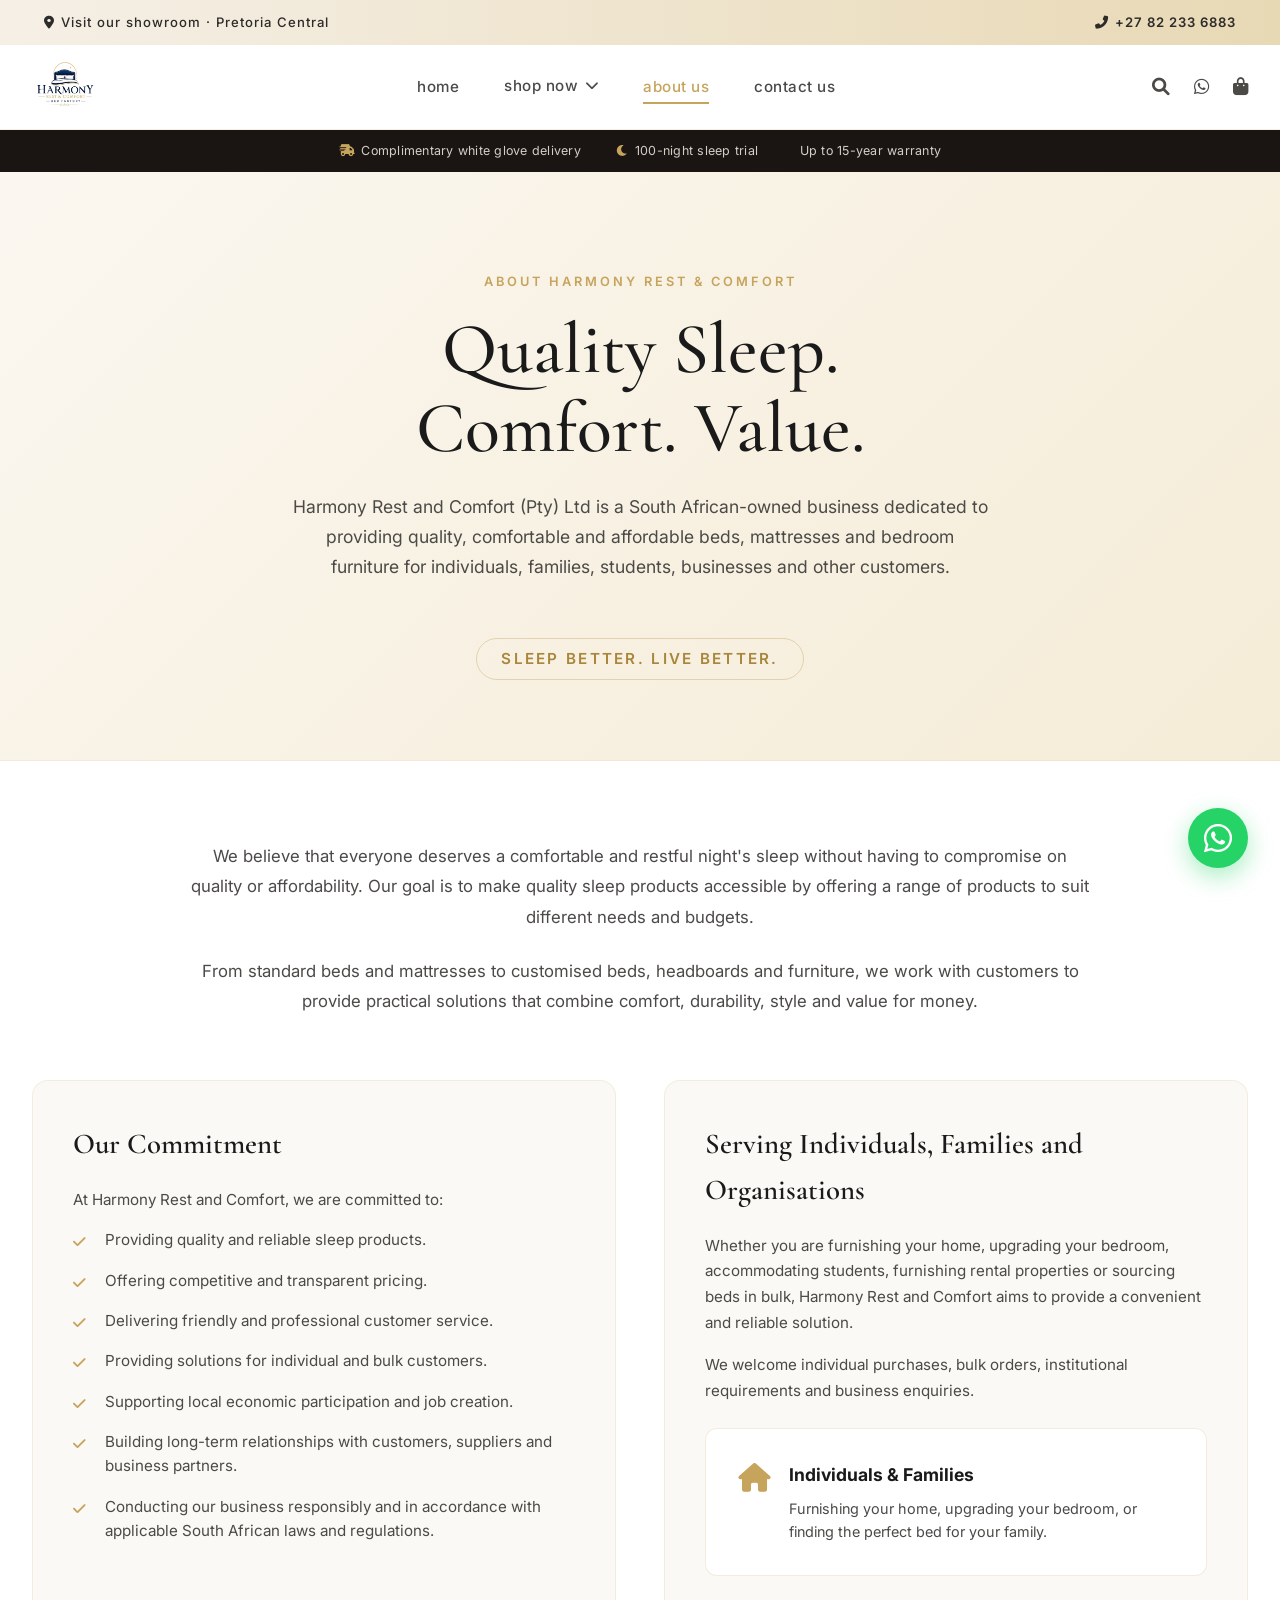
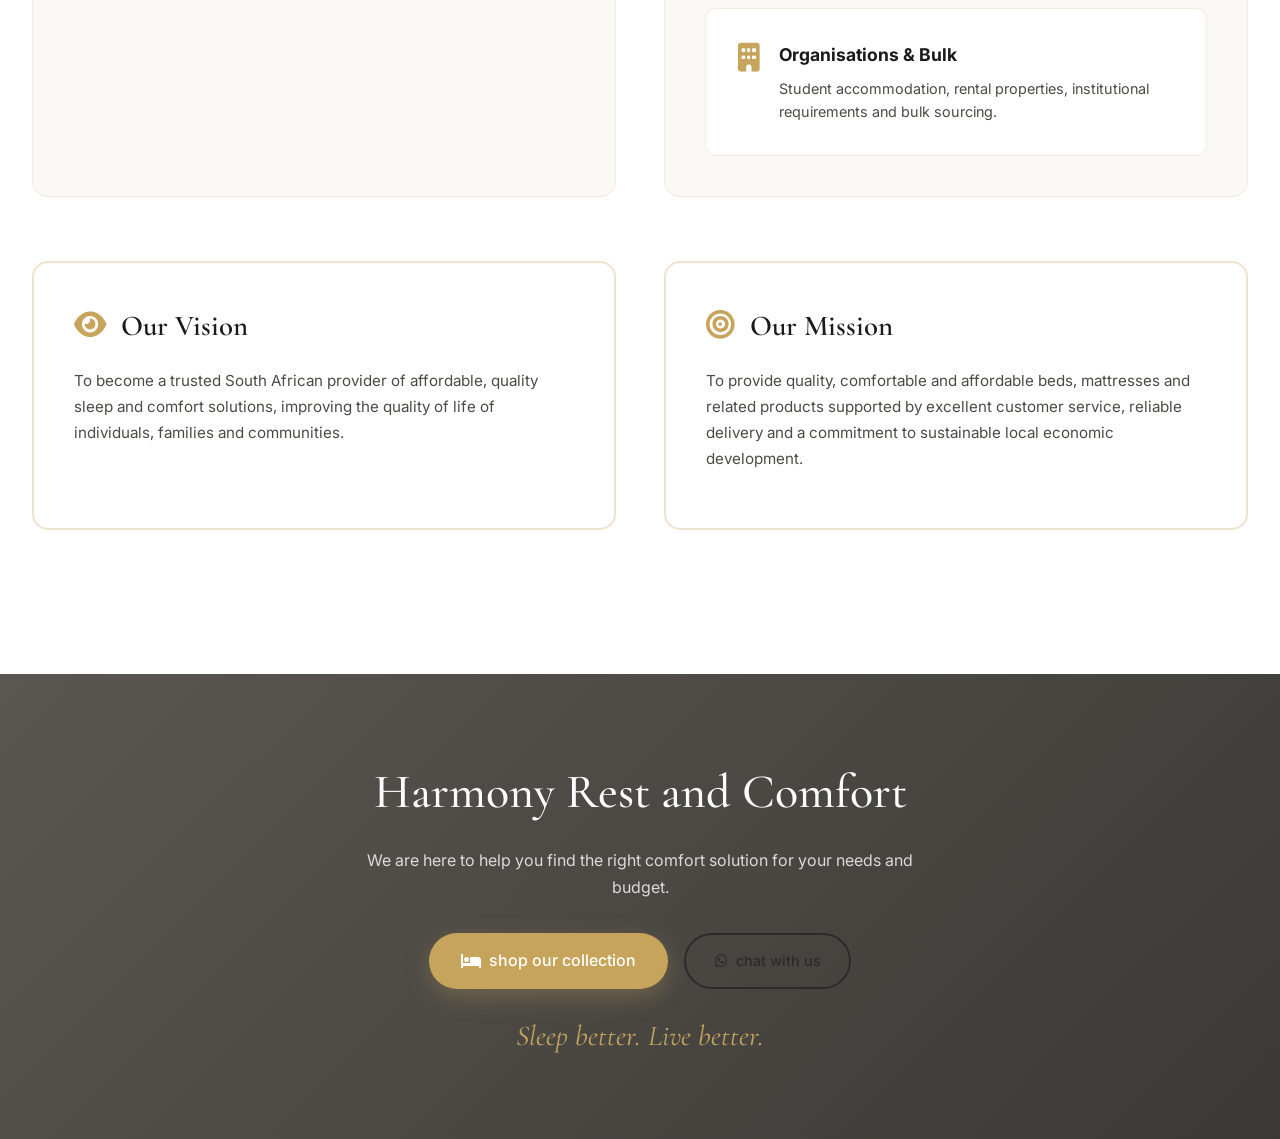
==== commit b5a4213a: "first commit 20" ====
--- a/about.html
+++ b/about.html
@@ -481,42 +481,6 @@
 
   </main>
 
-  <footer>
-    <div class="container">
-      <div class="footer-grid">
-        <div class="footer-col">
-          <div class="footer-logo"><span>harmony<span>rest</span></span></div>
-          <p>Artisan luxury beds handcrafted in South Africa. Restored sleep, redefined elegance.</p>
-          <div class="social-links">
-            <a href="https://www.facebook.com/share/18oNGWFW1V/" target="_blank" aria-label="Facebook"><i class="fab fa-facebook-f"></i></a>
-            <a href="https://www.tiktok.com/@harmony.restcomfo?_r=1&_t=ZS-96tmphqoLB4" target="_blank" aria-label="TikTok"><i class="fab fa-tiktok"></i></a>
-            <a href="https://www.instagram.com/harmonyrestandcomfort?igsh=MW1oOHIyMjh3bnExdQ==" target="_blank" aria-label="Instagram"><i class="fab fa-instagram"></i></a>
-          </div>
-        </div>
-        <div class="footer-col"><h4>shop</h4><ul><li><a href="products.html?category=bed&filter=set">bed sets</a></li><li><a href="products.html?category=bed&filter=mattress">mattresses</a></li><li><a href="products.html?category=headboard">headboards</a></li><li><a href="products.html?category=couch">couches</a></li><li><a href="products.html?category=furniture">furniture</a></li></ul></div>
-        <div class="footer-col"><h4>help</h4><ul><li><a href="https://wa.me/27822336883">contact us</a></li><li><a href="https://wa.me/27822336883">delivery info</a></li><li><a href="https://wa.me/27822336883">returns policy</a></li><li><a href="https://wa.me/27822336883">warranty</a></li></ul></div>
-        <div class="footer-col">
-          <h4>showroom</h4>
-          <p>Paul Kruger · Maryana Building<br>Pretoria Central · Shop No 1<br><a href="tel:+27822336883">+27 82 233 6883</a></p>
-          <div class="payment-icons">
-            <i class="fab fa-cc-visa" title="Visa"></i>
-            <i class="fab fa-cc-mastercard" title="Mastercard"></i>
-            <i class="fas fa-money-bill-wave" title="Cash on delivery"></i>
-            <i class="fas fa-mobile-alt" title="EFT / Instant EFT"></i>
-          </div>
-        </div>
-      </div>
-      <div class="footer-bottom">
-        <p>&copy; 2025 Harmony Rest &amp; Comfort Beds. All rights reserved.</p>
-        <div class="footer-links">
-          <a href="index.html#policies">privacy</a>
-          <a href="index.html#policies">terms</a>
-          <a href="index.html#policies">shipping</a>
-          <a href="index.html#policies">refunds</a>
-        </div>
-      </div>
-    </div>
-  </footer>
 
   <a href="https://wa.me/27822336883?text=Hello%20Harmony%20Rest%2C%20I%20would%20like%20to%20inquire%20about%20your%20luxury%20beds." class="floating-whatsapp" target="_blank" aria-label="Chat on WhatsApp">
     <i class="fab fa-whatsapp"></i>
--- a/assets/css/styles.css
+++ b/assets/css/styles.css
@@ -223,27 +223,7 @@
   color: var(--charcoal);
 }
 
-@media (max-width: 968px) {
-  .logo-img { height: 42px; }
-  .nav-links, .nav-icons { display: none; }
-  .mobile-menu-btn { display: block; }
-
-  .nav-links.active {
-    display: flex;
-    flex-direction: column;
-    position: fixed;
-    top: 0;
-    right: 0;
-    width: 70%;
-    max-width: 320px;
-    height: 100vh;
-    background: white;
-    padding: 6rem 2rem;
-    box-shadow: -5px 0 25px rgba(0,0,0,0.1);
-    z-index: 999;
-    gap: 1.8rem;
-  }
-}
+
 
 /* ============================================================
    5. SUB-BAR
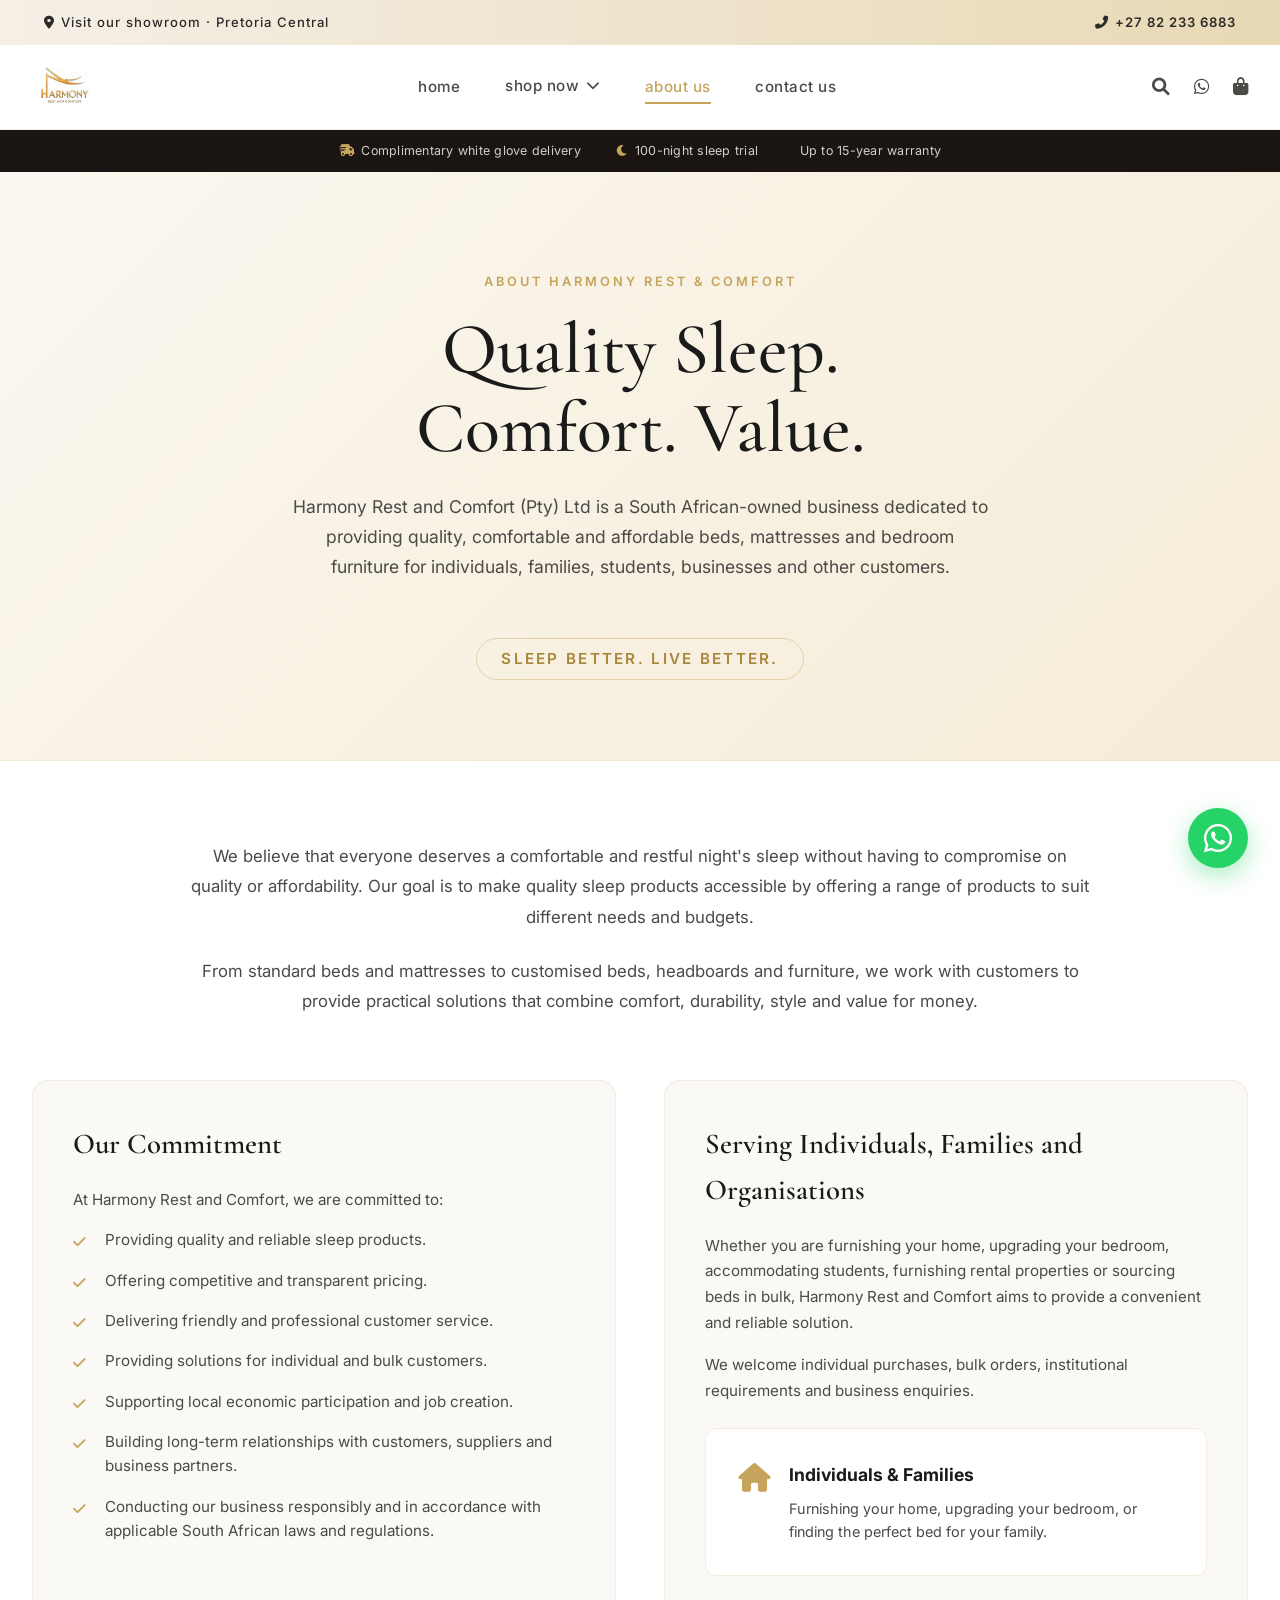
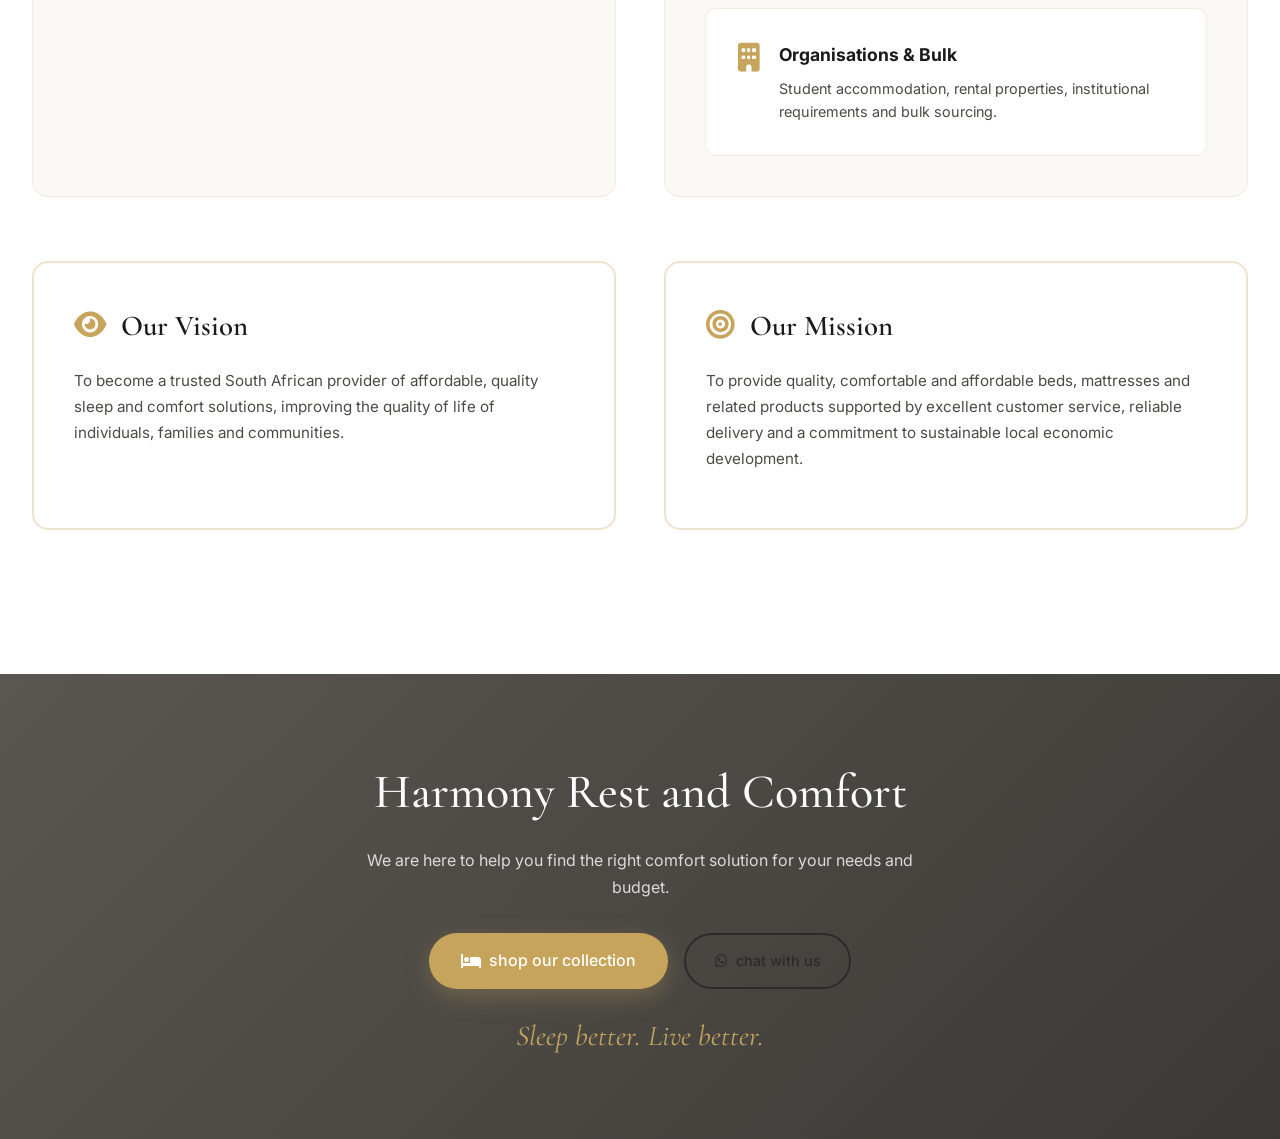
==== commit 4610a962: "first commit 49" ====
--- a/about.html
+++ b/about.html
@@ -21,7 +21,7 @@
 
   <style>
     /* ============================================================
-       NAVBAR STYLING (RESTORED FROM YOUR MASTER STYLESHEET)
+       NAVBAR STYLING
        ============================================================ */
     header { position: relative; z-index: 9999; }
     .navbar { position: relative; overflow: visible; }
@@ -65,43 +65,145 @@
       height: 1px; background: rgba(198, 164, 92, 0.18);
       margin: 0.5rem 1.4rem; list-style: none;
     }
+
+    /* ============================================================
+       MOBILE NAVBAR — OPTION A
+       No hamburger · nav items always visible · horizontal scroll
+       "Shop now" dropdown opens full-width below the strip
+       ============================================================ */
     @media (max-width: 992px) {
+      .mobile-menu-btn { display: none !important; }
+
+      .navbar {
+        flex-wrap: wrap !important;
+        justify-content: center !important;
+        gap: 0.5rem !important;
+        padding: 0.5rem 0 !important;
+      }
+      .logo { flex: 0 0 auto; }
+
+      .nav-links {
+        display: flex !important;
+        flex-direction: row !important;
+        align-items: center !important;
+        justify-content: flex-start !important;
+        gap: 0 !important;
+        width: 100% !important;
+        overflow-x: auto !important;
+        overflow-y: hidden !important;
+        -webkit-overflow-scrolling: touch;
+        scrollbar-width: none;
+        padding: 0.35rem 0.5rem !important;
+        border-top: 1px solid rgba(198,164,92,0.18);
+        border-bottom: 1px solid rgba(198,164,92,0.18);
+        margin: 0 !important;
+        list-style: none !important;
+        position: static !important;
+        background: #fff !important;
+      }
+      .nav-links::-webkit-scrollbar { display: none; }
+
+      .nav-links > li {
+        flex: 0 0 auto !important;
+        width: auto !important;
+        margin: 0 !important;
+      }
+
+      .nav-links li > a:not(.dropdown-toggle),
+      .nav-item-dropdown > a.dropdown-toggle {
+        display: inline-flex !important;
+        align-items: center !important;
+        gap: 0.35rem !important;
+        padding: 0.6rem 0.95rem !important;
+        font-family: 'Cormorant Garamond', serif !important;
+        font-size: 1.1rem !important;
+        font-weight: 500 !important;
+        color: #1a1a1a !important;
+        text-decoration: none !important;
+        border: none !important;
+        white-space: nowrap !important;
+        letter-spacing: 0.3px;
+        text-transform: capitalize;
+        transition: color 0.22s ease !important;
+        background: transparent !important;
+      }
+      .nav-links li > a:not(.dropdown-toggle):hover,
+      .nav-links li > a:not(.dropdown-toggle):active,
+      .nav-item-dropdown > a.dropdown-toggle:hover,
+      .nav-item-dropdown.open > a.dropdown-toggle,
+      .nav-item-dropdown > a.dropdown-toggle.active {
+        color: #C6A45C !important;
+      }
+      .nav-item-dropdown > a.dropdown-toggle .fa-chevron-down {
+        font-size: 0.8rem !important;
+        color: #C6A45C !important;
+        transition: transform 0.3s ease !important;
+      }
+      .nav-item-dropdown.open > a.dropdown-toggle .fa-chevron-down {
+        transform: rotate(180deg) !important;
+      }
+
       .dropdown-menu {
-        position: static; transform: none !important;
-        opacity: 1 !important; visibility: visible !important;
-        pointer-events: auto !important; box-shadow: none;
-        background: rgba(255, 255, 255, 0.05); border-radius: 10px;
-        margin: 0.4rem 0 0.6rem 0.8rem; padding: 0.4rem 0;
-        min-width: 0; width: calc(100% - 1.6rem);
-        display: none; border: 1px solid rgba(198, 164, 92, 0.15);
-        max-height: 0; overflow: hidden;
-        transition: max-height 0.4s ease, padding 0.3s ease;
+        position: fixed !important;
+        top: auto !important;
+        left: 0 !important;
+        right: 0 !important;
+        transform: none !important;
+        min-width: 0 !important;
+        width: 100vw !important;
+        max-width: 100vw !important;
+        border-radius: 0 !important;
+        box-shadow: 0 12px 30px rgba(0,0,0,0.12) !important;
+        background: #FBF9F6 !important;
+        padding: 0 !important;
+        opacity: 0;
+        visibility: hidden;
+        pointer-events: none;
+        max-height: 0;
+        overflow: hidden;
+        transition: max-height 0.4s ease, opacity 0.3s ease, visibility 0.3s ease !important;
+        list-style: none !important;
+        z-index: 10000 !important;
       }
       .nav-item-dropdown.open .dropdown-menu {
-        display: block; max-height: 800px; padding: 0.4rem 0;
-      }
-      .nav-item-dropdown > a.dropdown-toggle .fa-chevron-down {
-        font-size: 1rem; margin-left: auto;
-      }
-      .nav-item-dropdown.open > a.dropdown-toggle .fa-chevron-down {
-        transform: rotate(180deg);
+        opacity: 1 !important;
+        visibility: visible !important;
+        pointer-events: auto !important;
+        max-height: 80vh !important;
+        overflow-y: auto !important;
+        padding: 0.5rem 0 !important;
       }
       .dropdown-menu li a {
-        color: rgba(255, 255, 255, 0.92); font-size: 1rem;
-        font-weight: 500; padding: 0.85rem 1.4rem;
-        border-left: 3px solid transparent; letter-spacing: 0.3px;
+        display: block !important;
+        padding: 0.85rem 1.4rem !important;
+        font-family: 'Inter', sans-serif !important;
+        font-size: 1rem !important;
+        font-weight: 500 !important;
+        color: #4B4A47 !important;
+        border-left: 3px solid transparent !important;
+        text-decoration: none !important;
+        transition: all 0.22s ease !important;
       }
       .dropdown-menu li a:hover,
       .dropdown-menu li a:active {
-        background: rgba(198, 164, 92, 0.15); color: #C6A45C;
-        border-left-color: #C6A45C; padding-left: 1.7rem;
-      }
-      .dropdown-divider { background: rgba(255, 255, 255, 0.1); margin: 0.4rem 1rem; }
-      .nav-links { z-index: 10001; }
-      .nav-item-dropdown { width: 100%; }
-    }
-    @media (max-width: 480px) {
-      .dropdown-menu li a { font-size: 0.98rem; padding: 0.8rem 1.2rem; }
+        background: rgba(198, 164, 92, 0.12) !important;
+        color: #C6A45C !important;
+        border-left-color: #C6A45C !important;
+        padding-left: 1.8rem !important;
+      }
+      .dropdown-divider {
+        background: rgba(198, 164, 92, 0.22) !important;
+        margin: 0.35rem 1.2rem !important;
+        height: 1px !important;
+      }
+    }
+
+    @media (max-width: 420px) {
+      .nav-links li > a:not(.dropdown-toggle),
+      .nav-item-dropdown > a.dropdown-toggle {
+        font-size: 1rem !important;
+        padding: 0.55rem 0.8rem !important;
+      }
     }
 
     /* ============================================================
@@ -330,15 +432,14 @@
     <div class="container">
       <nav class="navbar">
         <a href="index.html" class="logo">
-          <img src="assets/image-logo.png" alt="Harmony Rest Logo" class="logo-img">
+          <img src="assets/images/harmonylogo.jpg" alt="Harmony Rest Logo" class="logo-img">
         </a>
         <button class="mobile-menu-btn" id="mobileMenuBtn"><i class="fas fa-bars"></i></button>
         <ul class="nav-links" id="navLinks">
           <li><a href="index.html">home</a></li>
 
-          <!-- ===== SHOP NOW DROPDOWN — CORRECT URLs ===== -->
           <li class="nav-item-dropdown" id="shopDropdown">
-            <a href="products.html" class="dropdown-toggle">
+            <a href="javascript:void(0)" class="dropdown-toggle" data-no-click="true">
               shop now
               <i class="fas fa-chevron-down"></i>
             </a>
@@ -361,8 +462,7 @@
           </li>
 
           <li><a href="about.html" class="active">about us</a></li>
-          <li><a href="index.html#categories">contact us</a></li>
-          
+          <li><a href="contact.html">contact us</a></li>
         </ul>
         <div class="nav-icons">
           <a href="products.html" aria-label="Search"><i class="fas fa-search"></i></a>
@@ -399,16 +499,13 @@
     <section class="about-content">
       <div class="container">
 
-        <!-- INTRO -->
         <div class="about-intro">
           <p>We believe that everyone deserves a comfortable and restful night's sleep without having to compromise on quality or affordability. Our goal is to make quality sleep products accessible by offering a range of products to suit different needs and budgets.</p>
           <p>From standard beds and mattresses to customised beds, headboards and furniture, we work with customers to provide practical solutions that combine comfort, durability, style and value for money.</p>
         </div>
 
-        <!-- OUR COMMITMENT & WHO WE SERVE -->
         <div class="about-grid-2">
           
-          <!-- Commitment Card -->
           <div class="about-card">
             <h3>Our Commitment</h3>
             <p>At Harmony Rest and Comfort, we are committed to:</p>
@@ -423,7 +520,6 @@
             </ul>
           </div>
 
-          <!-- Who We Serve Card -->
           <div class="about-card">
             <h3>Serving Individuals, Families and Organisations</h3>
             <p>Whether you are furnishing your home, upgrading your bedroom, accommodating students, furnishing rental properties or sourcing beds in bulk, Harmony Rest and Comfort aims to provide a convenient and reliable solution.</p>
@@ -448,7 +544,6 @@
 
         </div>
 
-        <!-- VISION & MISSION -->
         <div class="about-grid-2">
           
           <div class="about-card" style="background: #fff; border: 2px solid rgba(198,164,92,0.3);">
@@ -481,18 +576,8 @@
 
   </main>
 
-
   <a href="https://wa.me/27822336883?text=Hello%20Harmony%20Rest%2C%20I%20would%20like%20to%20inquire%20about%20your%20luxury%20beds." class="floating-whatsapp" target="_blank" aria-label="Chat on WhatsApp">
     <i class="fab fa-whatsapp"></i>
-  </a>
-
-  <a href="products.html" class="floating-promo" id="floatingPromo" aria-label="Summer sale — shop now">
-    <span class="fp-pulse"></span>
-    <span class="fp-text">
-      <strong>Summer Sale</strong>
-      <small>up to 30% off · shop now</small>
-    </span>
-    <i class="fas fa-arrow-right fp-arrow"></i>
   </a>
 
   <script>
@@ -520,57 +605,92 @@
       setTimeout(() => pill.classList.add('visible'), 3000);
     })();
 
-    // --- MOBILE MENU ---
+    // --- MOBILE MENU (hamburger kept for safety; hidden via CSS) ---
     const mobileMenuBtn = document.getElementById('mobileMenuBtn');
     const navLinks = document.getElementById('navLinks');
 
-    mobileMenuBtn.addEventListener('click', () => {
-      navLinks.classList.toggle('active');
-      const icon = mobileMenuBtn.querySelector('i');
-      icon.classList.toggle('fa-bars');
-      icon.classList.toggle('fa-times');
-      if (!navLinks.classList.contains('active')) {
-        document.getElementById('shopDropdown').classList.remove('open');
-      }
-    });
-
-    // --- DROPDOWN TOGGLE ---
+    if (mobileMenuBtn && navLinks) {
+      mobileMenuBtn.addEventListener('click', () => {
+        navLinks.classList.toggle('active');
+        const icon = mobileMenuBtn.querySelector('i');
+        if (icon) {
+          icon.classList.toggle('fa-bars');
+          icon.classList.toggle('fa-times');
+        }
+        const shopDrop = document.getElementById('shopDropdown');
+        if (!navLinks.classList.contains('active') && shopDrop) {
+          shopDrop.classList.remove('open');
+        }
+      });
+    }
+
+    // ============================================================
+    // DROPDOWN TOGGLE — Option A with fixed-position dropdown
+    // ============================================================
     (function dropdownToggle() {
       const shopItem = document.getElementById('shopDropdown');
       if (!shopItem) return;
       const toggleLink = shopItem.querySelector('.dropdown-toggle');
+      const menu = shopItem.querySelector('.dropdown-menu');
+      const navStrip = document.getElementById('navLinks');
+      if (!toggleLink || !menu) return;
+
+      function positionDropdown() {
+        if (!navStrip) return;
+        const rect = navStrip.getBoundingClientRect();
+        menu.style.top = (rect.bottom) + 'px';
+      }
+
       toggleLink.addEventListener('click', function(e) {
-        if (window.innerWidth <= 992) {
+        if (window.innerWidth > 992) {
           e.preventDefault();
           e.stopPropagation();
-          document.querySelectorAll('.nav-item-dropdown.open').forEach(item => {
-            if (item !== shopItem) item.classList.remove('open');
-          });
-          shopItem.classList.toggle('open');
+          return;
+        }
+        e.preventDefault();
+        e.stopPropagation();
+        document.querySelectorAll('.nav-item-dropdown.open').forEach(item => {
+          if (item !== shopItem) item.classList.remove('open');
+        });
+        const willOpen = !shopItem.classList.contains('open');
+        shopItem.classList.toggle('open');
+        if (willOpen) positionDropdown();
+      });
+
+      window.addEventListener('scroll', () => {
+        if (shopItem.classList.contains('open') && window.innerWidth <= 992) {
+          positionDropdown();
+        }
+      }, { passive: true });
+
+      window.addEventListener('resize', () => {
+        if (shopItem.classList.contains('open') && window.innerWidth <= 992) {
+          positionDropdown();
         }
       });
+
       document.addEventListener('click', function(e) {
         if (window.innerWidth <= 992) {
-          if (!shopItem.contains(e.target)) shopItem.classList.remove('open');
+          if (!shopItem.contains(e.target)) {
+            shopItem.classList.remove('open');
+          }
         }
       });
+
       shopItem.querySelectorAll('.dropdown-menu a').forEach(link => {
         link.addEventListener('click', () => {
           if (window.innerWidth <= 992) {
             shopItem.classList.remove('open');
-            navLinks.classList.remove('active');
-            const icon = mobileMenuBtn.querySelector('i');
-            icon.classList.add('fa-bars');
-            icon.classList.remove('fa-times');
           }
         });
       });
+
       let resizeTimer;
       window.addEventListener('resize', () => {
         clearTimeout(resizeTimer);
         resizeTimer = setTimeout(() => {
           if (window.innerWidth > 992) shopItem.classList.remove('open');
-        }, 200);
+        }, 600);
       });
     })();
   </script>
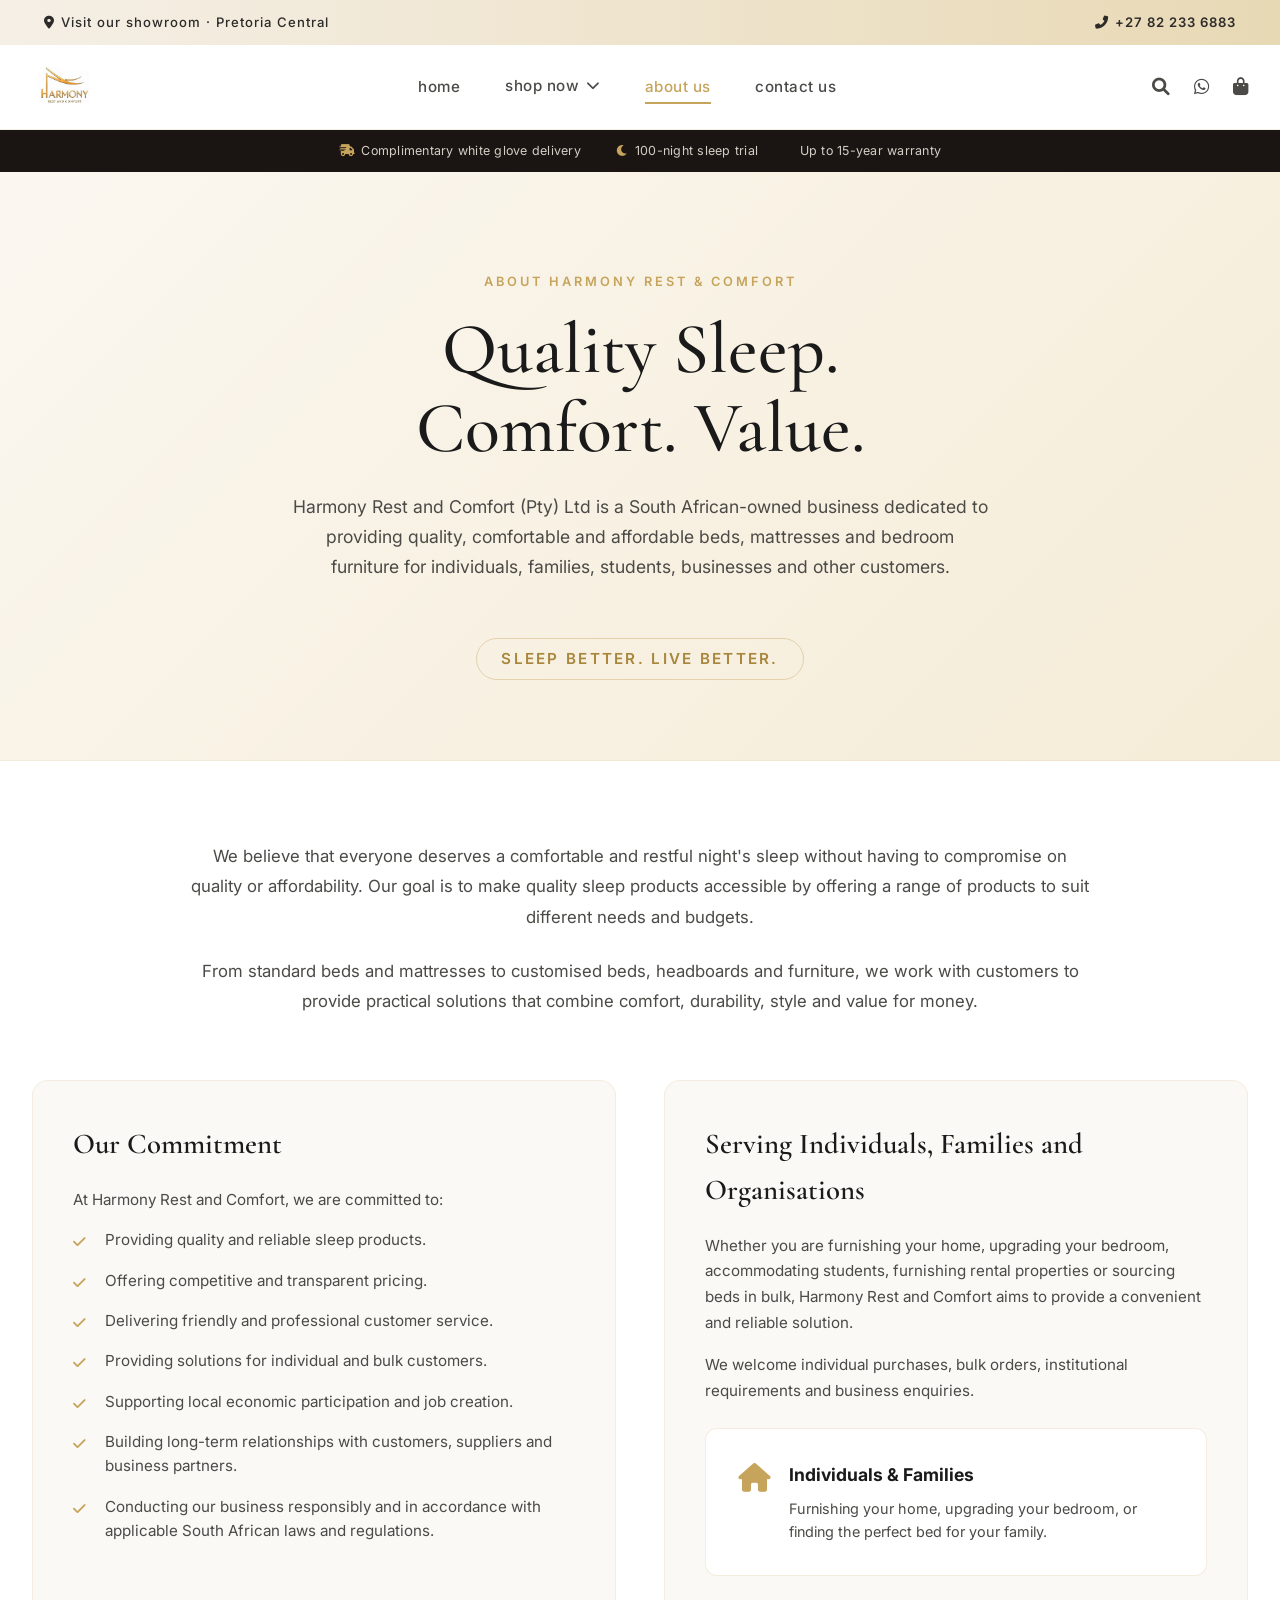
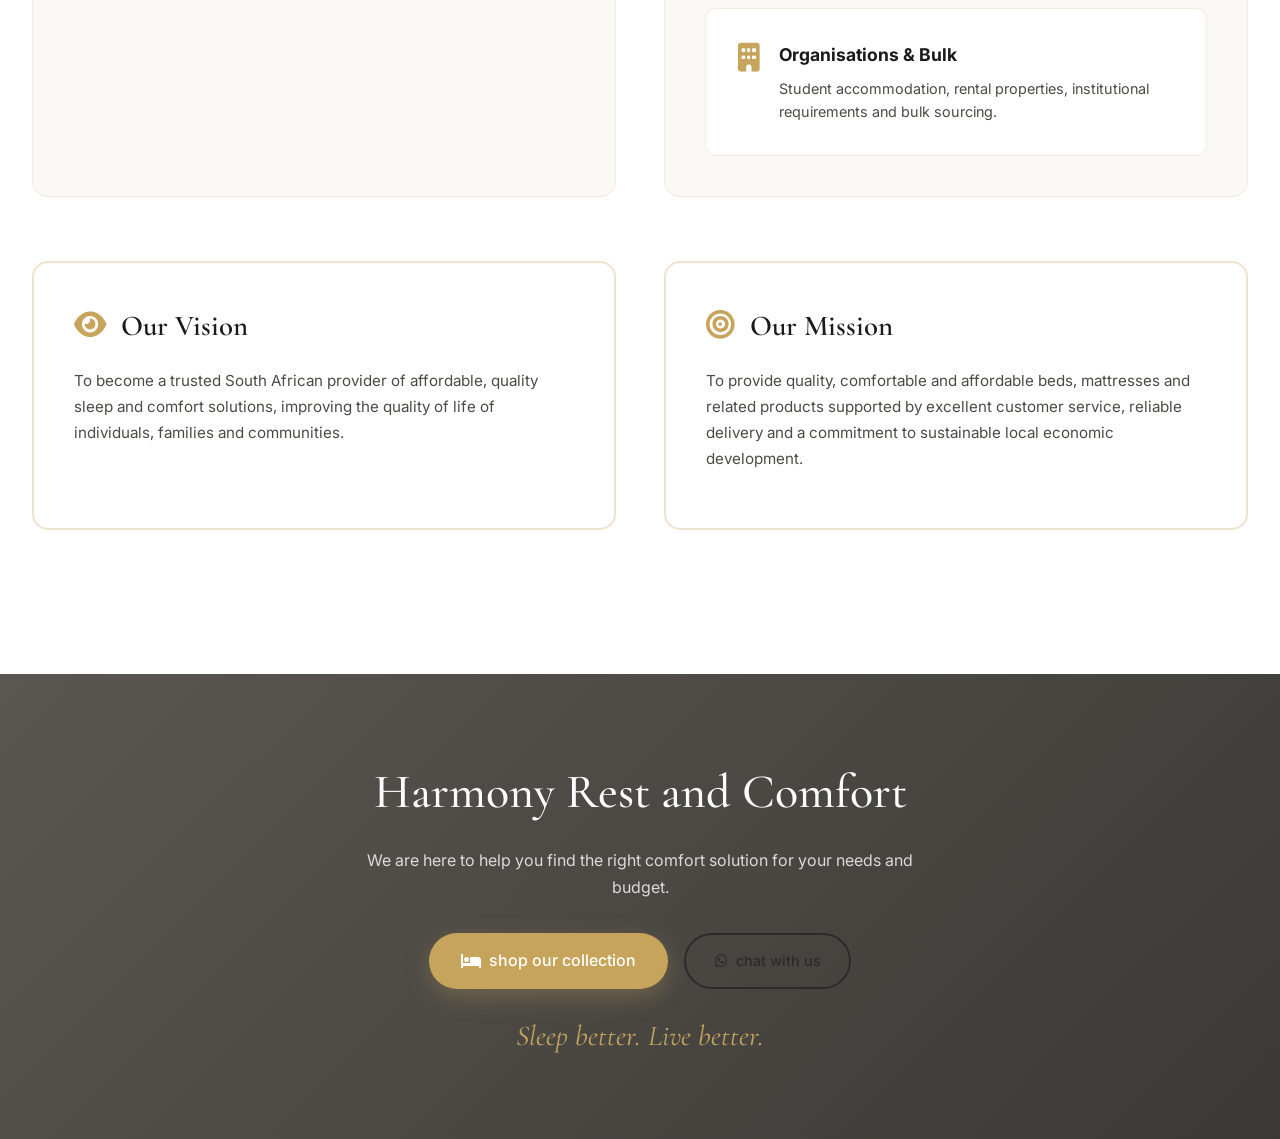
==== commit 41b89b35: "first commit 2" ====
--- a/about.html
+++ b/about.html
@@ -576,9 +576,7 @@
 
   </main>
 
-  <a href="https://wa.me/27822336883?text=Hello%20Harmony%20Rest%2C%20I%20would%20like%20to%20inquire%20about%20your%20luxury%20beds." class="floating-whatsapp" target="_blank" aria-label="Chat on WhatsApp">
-    <i class="fab fa-whatsapp"></i>
-  </a>
+ 
 
   <script>
     // --- SCROLL PROGRESS ---
